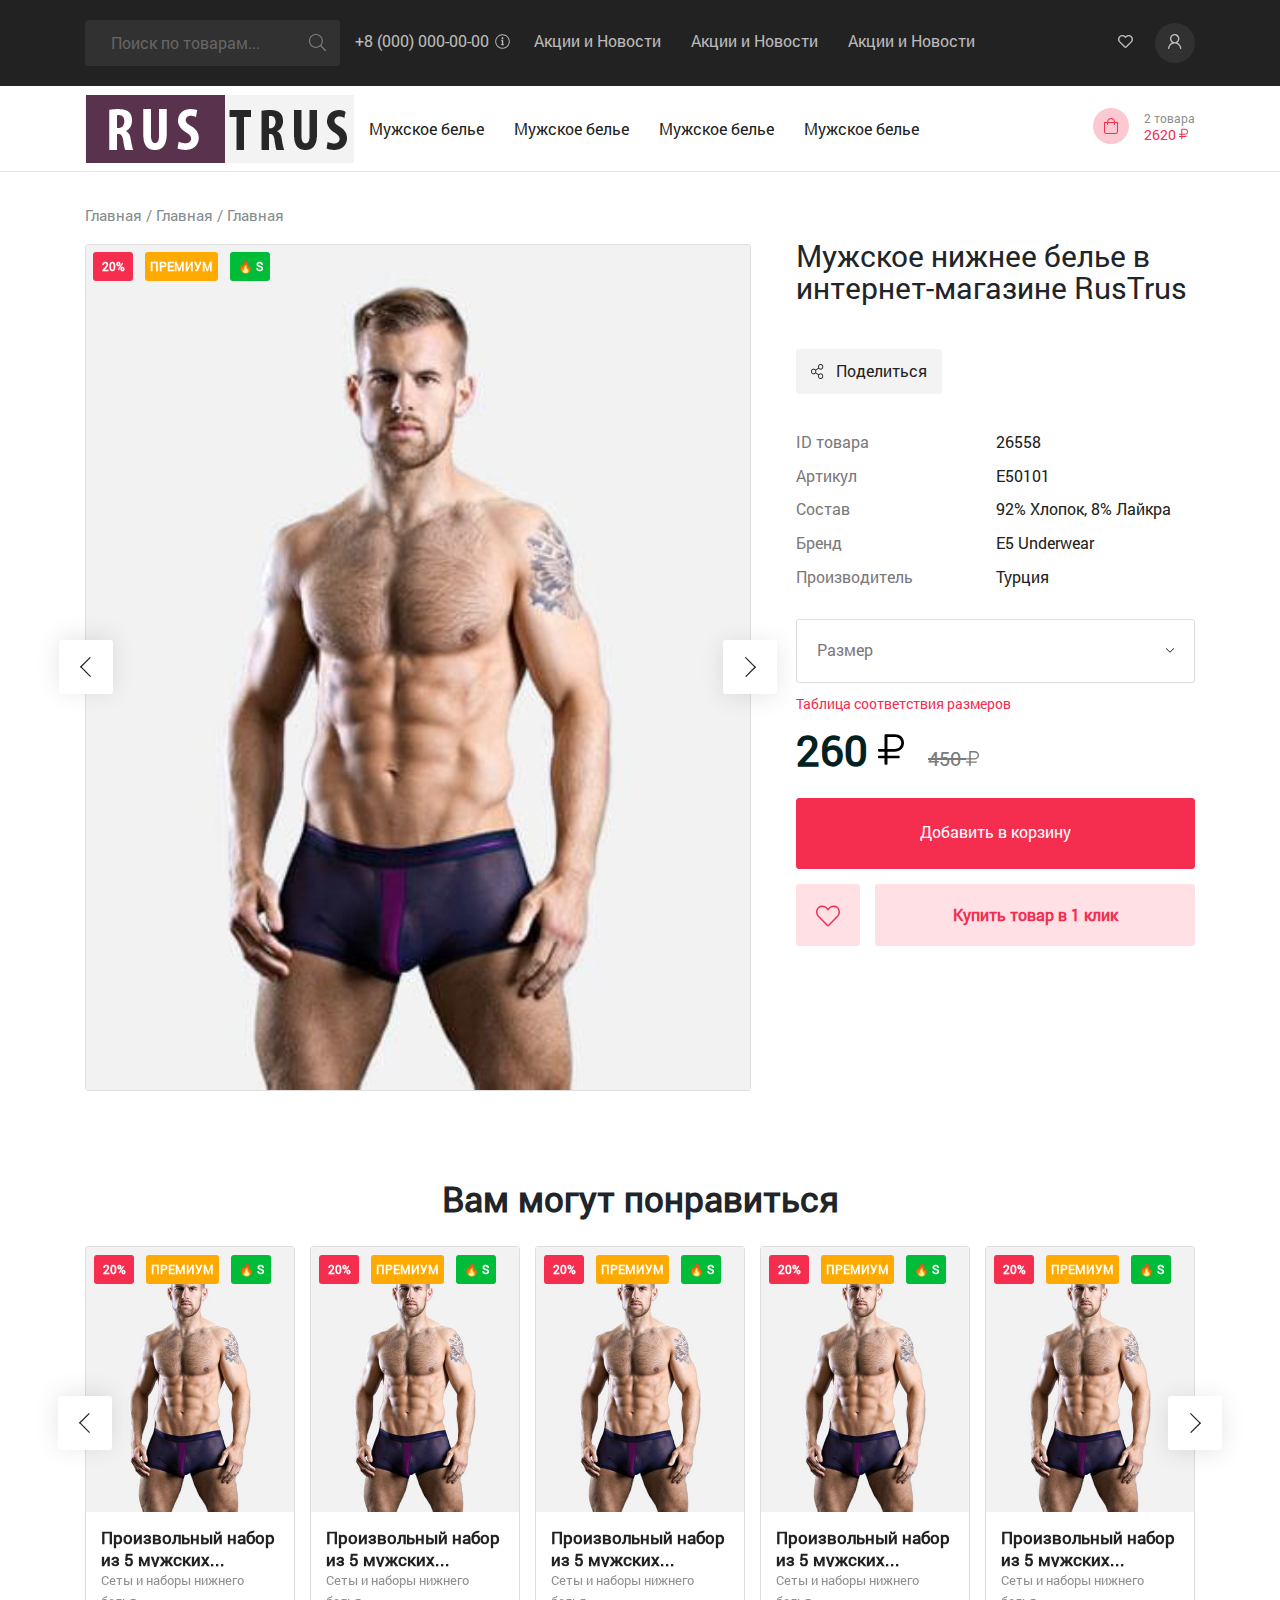
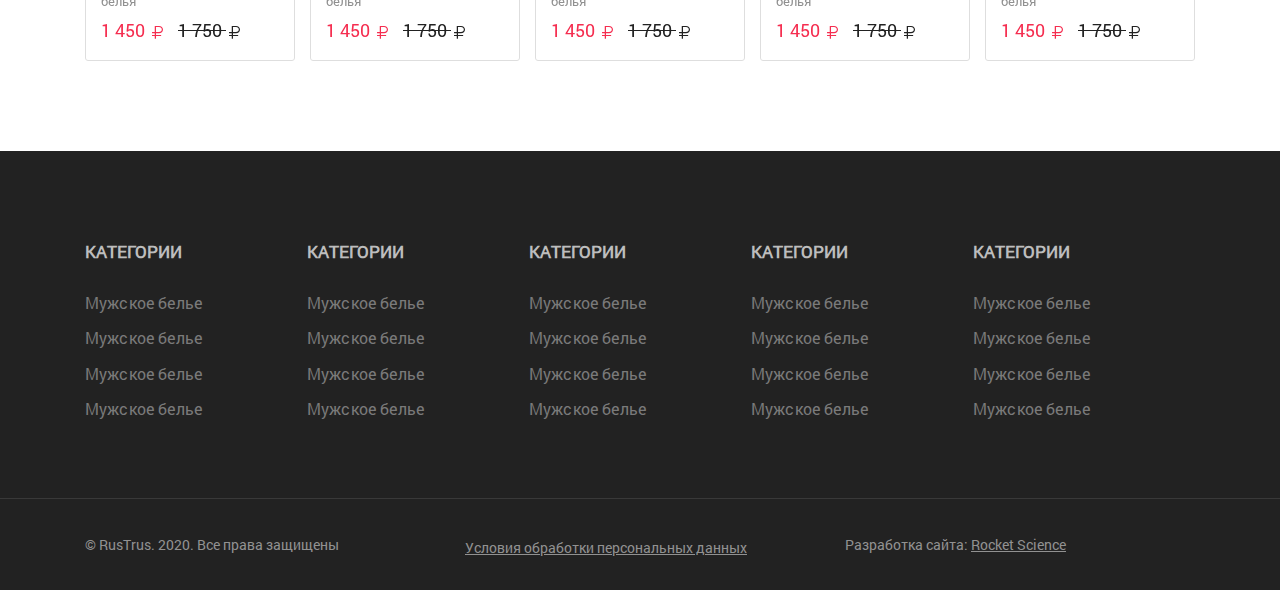
==== card.html @ 1d0ab534 "Initial commit" ====
<!DOCTYPE html>
<html lang="ru">

<head>

	<meta charset="utf-8">

	<title>Заголовок</title>
	<meta name="description" content="">

	<link rel="shortcut icon" href="img/favicon/favicon.ico" type="image/x-icon">

	<meta http-equiv="X-UA-Compatible" content="IE=edge">
	<meta name="viewport" content="width=device-width">

	<link type="text/css" rel="stylesheet" href="libs/magnific-popup/magnific-popup.css">
	<link type="text/css" rel="stylesheet" href="libs/OwlCarousel2-2.3.4/css/owl.carousel.min.css">
	<link type="text/css" rel="stylesheet" href="libs/OwlCarousel2-2.3.4/css/owl.theme.default.min.css">
	<link type="text/css" rel="stylesheet" href="libs/bootstrap4.3.1/css/bootstrap-reboot.min.css"><!--bootstrap-->
	<link type="text/css" rel="stylesheet" href="libs/bootstrap4.3.1/css/bootstrap-grid.min.css"><!--bootstrap-->
	
	<link type="text/css" rel="stylesheet" href="css/fonts.css">
	<link type="text/css" rel="stylesheet" href="css/main.css">
	<link type="text/css" rel="stylesheet" href="css/media.css">

</head>

<body>
	<div class="content-main">
		<header class="header">
			<div class="header-top">
				<div class="container">
					<div class="row">
						<div class="col-12">
							<div class="header-top-row flex-bl align-items-center">
								<div class="header-top-row__search-tel flex-bl align-items-center justify-content--space-between">
									<form class="header-top-row__search">
										<div class="header-top-row__search-bl flex-bl">
											<input class="header-top-row__search-input transition-03s" type="text" placeholder="Поиск по товарам...">
											<button class="header-top-row__search-button" type="submit"><svg aria-hidden="true" focusable="false" data-prefix="fal" data-icon="search" role="img" xmlns="http://www.w3.org/2000/svg" viewBox="0 0 512 512"><path fill="currentColor" d="M508.5 481.6l-129-129c-2.3-2.3-5.3-3.5-8.5-3.5h-10.3C395 312 416 262.5 416 208 416 93.1 322.9 0 208 0S0 93.1 0 208s93.1 208 208 208c54.5 0 104-21 141.1-55.2V371c0 3.2 1.3 6.2 3.5 8.5l129 129c4.7 4.7 12.3 4.7 17 0l9.9-9.9c4.7-4.7 4.7-12.3 0-17zM208 384c-97.3 0-176-78.7-176-176S110.7 32 208 32s176 78.7 176 176-78.7 176-176 176z"></path></svg></button>
										</div>
									</form>
									<a class="header-top-row__tel transition-03s" href="tel:+80000000000">+8 (000) 000-00-00<svg xmlns="http://www.w3.org/2000/svg" viewBox="0 0 512 512" class="transition-03s"><path d="M256 40c118.621 0 216 96.075 216 216 0 119.291-96.61 216-216 216-119.244 0-216-96.562-216-216 0-119.203 96.602-216 216-216m0-32C119.043 8 8 119.083 8 256c0 136.997 111.043 248 248 248s248-111.003 248-248C504 119.083 392.957 8 256 8zm-36 344h12V232h-12c-6.627 0-12-5.373-12-12v-8c0-6.627 5.373-12 12-12h48c6.627 0 12 5.373 12 12v140h12c6.627 0 12 5.373 12 12v8c0 6.627-5.373 12-12 12h-72c-6.627 0-12-5.373-12-12v-8c0-6.627 5.373-12 12-12zm36-240c-17.673 0-32 14.327-32 32s14.327 32 32 32 32-14.327 32-32-14.327-32-32-32z"></path></svg></a>
								</div>
								<nav class="header-top-row__menu">
									<ul class="flex-bl menu-mob-top">
										<li><a href="#">Акции и Новости</a></li>
										<li><a href="#">Акции и Новости</a></li>
										<li><a href="#">Акции и Новости</a></li>
									</ul>
								</nav>
								<div class="header-top-row__user flex-bl justify-content--space-between">
									<div class="header-top-row__heart"><svg aria-hidden="true" focusable="false" data-prefix="far" data-icon="heart" role="img" xmlns="http://www.w3.org/2000/svg" viewBox="0 0 512 512" data-fa-i2svg=""><path fill="currentColor" d="M458.4 64.3C400.6 15.7 311.3 23 256 79.3 200.7 23 111.4 15.6 53.6 64.3-21.6 127.6-10.6 230.8 43 285.5l175.4 178.7c10 10.2 23.4 15.9 37.6 15.9 14.3 0 27.6-5.6 37.6-15.8L469 285.6c53.5-54.7 64.7-157.9-10.6-221.3zm-23.6 187.5L259.4 430.5c-2.4 2.4-4.4 2.4-6.8 0L77.2 251.8c-36.5-37.2-43.9-107.6 7.3-150.7 38.9-32.7 98.9-27.8 136.5 10.5l35 35.7 35-35.7c37.8-38.5 97.8-43.2 136.5-10.6 51.1 43.1 43.5 113.9 7.3 150.8z"></path></svg></div>
									<div class="header-top-row__user-bl">
										<div class="header-top-row__user-svg"><svg xmlns="http://www.w3.org/2000/svg" viewBox="0 0 14 15" fill="none"><path d="M6.77284 0C6.94159 0.0168365 7.11188 0.0290812 7.28062 0.0489789C8.02312 0.142345 8.70271 0.405607 9.31174 0.835703C10.3641 1.57957 11.0376 2.58517 11.2661 3.85097C11.576 5.55605 11.1066 7.03613 9.86554 8.2606C9.72134 8.40294 9.55412 8.52233 9.39765 8.65396C9.37463 8.67386 9.35009 8.6907 9.31787 8.71672C9.35162 8.73508 9.37617 8.75039 9.40225 8.76263C10.1401 9.09783 10.7906 9.55701 11.3597 10.131C11.8813 10.659 12.3047 11.259 12.6299 11.9248C12.9398 12.56 13.1454 13.2274 13.2574 13.9253C13.2743 14.0325 13.3157 14.135 13.3279 14.2406C13.374 14.6248 13.1208 14.9447 12.7373 14.9952C12.3998 15.0396 12.0608 14.7702 12.0148 14.4319C11.8322 13.0988 11.3076 11.931 10.3166 10.9973C9.5127 10.2397 8.56618 9.76364 7.46931 9.59987C4.83224 9.2065 2.51272 10.7646 1.65978 13.0452C1.52017 13.4187 1.4266 13.8044 1.36523 14.1993C1.33455 14.3967 1.31461 14.6018 1.17041 14.7656C1.00166 14.9585 0.731661 15.0457 0.489277 14.9722C0.226951 14.8927 0.0428616 14.6738 0.00911195 14.4166C-0.0123651 14.2575 0.00297571 14.109 0.0674068 13.9605C0.101156 13.8825 0.104225 13.7922 0.119565 13.708C0.289848 12.7927 0.627344 11.9447 1.13819 11.1672C1.63523 10.4126 2.25193 9.77282 3.01129 9.27997C3.3043 9.08865 3.62186 8.93406 3.92867 8.76416C3.95475 8.74886 3.98236 8.73661 4.01918 8.71672C3.9839 8.68917 3.95628 8.66774 3.92714 8.64631C2.94686 7.91469 2.32863 6.95041 2.07551 5.75655C1.62909 3.6275 2.6784 1.45559 4.62974 0.482136C5.20349 0.195916 5.81405 0.041326 6.45683 0.0137753C6.49518 0.0122447 6.53353 0.00459177 6.57188 0C6.63938 0 6.70688 0 6.77284 0ZM6.68387 8.19479C6.82654 8.18254 6.98301 8.17795 7.13795 8.15499C7.95255 8.03101 8.63521 7.65908 9.17827 7.03919C9.71367 6.42695 9.9898 5.7091 10.0235 4.89942C10.0466 4.32698 9.92844 3.78056 9.67531 3.26628C9.30713 2.51629 8.7426 1.96069 7.97096 1.63773C6.92012 1.19998 5.89075 1.27039 4.92429 1.87497C3.92867 2.49792 3.40248 3.4224 3.32425 4.58718C3.26902 5.4137 3.49913 6.17134 4.00077 6.83562C4.6681 7.71571 5.56553 8.15958 6.68387 8.19479Z" fill="currentColor"></path></svg></div>
										<div class="header-top-row__inf">
											<h3>Войдите или зарегистрируйтесь, для полного доступа к сайту</h3>
											<div class="header-top-row__inf-link">
												<a class="header-top-row__inf-login" href="#">Войти</a>
												<a href="#">Зарегистрироваться</a>
											</div>
										</div>
									</div>
								</div>
							</div>
						</div>
					</div>
				</div>
			</div>
			<div class="header-main">
				<div class="container">
					<div class="row">
						<div class="col-12">
							<div class="header-main-row flex-bl align-items-center">
								<div class="header-main__img">
									<div class="mobile-menu-botton">
										<div class="mobile-menu-botton__line"></div>
										<div class="mobile-menu-botton__line"></div>
										<div class="mobile-menu-botton__line"></div>
									</div>
									<a href="#"><img src="img/logo.png" alt="logo"></a>
								</div>
								<nav class="header-main__menu">
									<ul class="flex-bl align-items-center header-main__menu-mobil">
										<li class="flex-bl align-items-center header-main__menu-lvl2-row">
											<a href="#">Мужское белье</a>
											<div class="header-main__menu-lvl2 flex-bl">
												<div class="header-main__menu-lvl2-col">
													<h4>Категории</h4>
													<ul class="flex-bl">
														<li><a href="#">Мужское белье</a></li>
														<li><a href="#">Мужское белье</a></li>
														<li><a href="#">Мужское белье</a></li>
														<li><a href="#">Мужское белье</a></li>
														<li><a class="header-menu-popup--active" href="#header-menu-popup">Смотреть все</a></li>
													</ul>
												</div>
												<div class="header-main__menu-lvl2-col">
													<h4>Категории</h4>
													<ul class="flex-bl">
														<li><a href="#">Мужское белье</a></li>
														<li><a href="#">Мужское белье</a></li>
														<li><a href="#">Мужское белье</a></li>
														<li><a href="#">Мужское белье</a></li>
														<li><a href="#">Мужское белье</a></li>
													</ul>
												</div>
												<div class="header-main__menu-lvl2-col">
													<h4>Категории</h4>
													<ul class="flex-bl">
														<li><a href="#">Мужское белье</a></li>
														<li><a href="#">Мужское белье</a></li>
														<li><a href="#">Мужское белье</a></li>
														<li><a href="#">Мужское белье</a></li>
														<li><a href="#">Мужское белье</a></li>
													</ul>
												</div>
											</div>
										</li>
										<li class="flex-bl align-items-center"><a href="#">Мужское белье</a></li>
										<li class="flex-bl align-items-center"><a href="#">Мужское белье</a></li>
										<li class="flex-bl align-items-center"><a href="#">Мужское белье</a></li>
									</ul>
								</nav>
								<div class="header-main__cart-bl-mobile">
									<div class="header-main__cart-bl flex-bl align-items-center">
									<div class="header-main__cart header-main__cart--add flex-bl align-items-center">
										<div class="header-main__cart-svg"><svg aria-hidden="true" focusable="false" data-prefix="fal" data-icon="shopping-bag" role="img" xmlns="http://www.w3.org/2000/svg" viewBox="0 0 448 512" data-fa-i2svg=""><path fill="currentColor" d="M352 128C352 57.421 294.579 0 224 0 153.42 0 96 57.421 96 128H0v304c0 44.183 35.817 80 80 80h288c44.183 0 80-35.817 80-80V128h-96zM224 32c52.935 0 96 43.065 96 96H128c0-52.935 43.065-96 96-96zm192 400c0 26.467-21.533 48-48 48H80c-26.467 0-48-21.533-48-48V160h64v48c0 8.837 7.164 16 16 16s16-7.163 16-16v-48h192v48c0 8.837 7.163 16 16 16s16-7.163 16-16v-48h64v272z"></path></svg></div>
										<div class="header-main__text-bl">
											<div class="header-main__text-bl-quantity">2 товара</div>
											<div class="header-main__text-bl-price">2620 <svg aria-hidden="true" focusable="false" data-prefix="fal" data-icon="ruble-sign" role="img" xmlns="http://www.w3.org/2000/svg" viewBox="0 0 384 512" data-fa-i2svg=""><path fill="currentColor" d="M245.712 287.809c80.296 0 138.288-50.323 138.288-128.803C384 81.125 326.009 32 245.712 32H108c-6.627 0-12 5.373-12 12v204H12c-6.627 0-12 5.373-12 12v16c0 6.627 5.373 12 12 12h84v58H12c-6.627 0-12 5.373-12 12v14c0 6.627 5.373 12 12 12h84v84c0 6.627 5.373 12 12 12h19.971c6.627 0 12-5.373 12-12v-84H308c6.627 0 12-5.373 12-12v-14c0-6.627-5.373-12-12-12H139.971v-58.191h105.741zM139.971 71.594h104.643c59.266 0 98.14 31.979 98.14 87.215 0 55.818-38.873 88.96-98.777 88.96H139.971V71.594z"></path></svg></div>
										</div>
										<div class="header-main__text">Корзина</div>
										<div class="header-main__cart-info">
											<div class="header-main__cart-info--add">
												<div class="header-cart__header">2 товара в корзине</div>
												<div class="header-cart__item flex-bl">
													<div class="header-cart__img"><img src="img/doreance.jpg" alt="doreance"></div>
													<div class="header-cart__text">
														<a class="header-cart__name" href="#">Трусы мужские боксеры синие SO HOT JOHN FRANK с принтом перцев чили</a>
														<div class="header-cart__size">Боксеры, L</div>
														<div class="header-cart__price">690 <svg aria-hidden="true" focusable="false" data-prefix="fal" data-icon="ruble-sign" role="img" xmlns="http://www.w3.org/2000/svg" viewBox="0 0 384 512" data-fa-i2svg=""><path fill="currentColor" d="M245.712 287.809c80.296 0 138.288-50.323 138.288-128.803C384 81.125 326.009 32 245.712 32H108c-6.627 0-12 5.373-12 12v204H12c-6.627 0-12 5.373-12 12v16c0 6.627 5.373 12 12 12h84v58H12c-6.627 0-12 5.373-12 12v14c0 6.627 5.373 12 12 12h84v84c0 6.627 5.373 12 12 12h19.971c6.627 0 12-5.373 12-12v-84H308c6.627 0 12-5.373 12-12v-14c0-6.627-5.373-12-12-12H139.971v-58.191h105.741zM139.971 71.594h104.643c59.266 0 98.14 31.979 98.14 87.215 0 55.818-38.873 88.96-98.777 88.96H139.971V71.594z"></path></svg></div>
													</div>
													<div class="header-cart__quantity">1 шт.</div>
													<div class="header-cart__delete"></div>
												</div>
												<div class="header-cart__item header-cart__item--last flex-bl">
													<div class="header-cart__img"><img src="img/doreance.jpg" alt="doreance"></div>
													<div class="header-cart__text">
														<a class="header-cart__name" href="#">Трусы мужские боксеры синие SO HOT JOHN FRANK с принтом перцев чили</a>
														<div class="header-cart__size">Боксеры, L</div>
														<div class="header-cart__price">690 <svg aria-hidden="true" focusable="false" data-prefix="fal" data-icon="ruble-sign" role="img" xmlns="http://www.w3.org/2000/svg" viewBox="0 0 384 512" data-fa-i2svg=""><path fill="currentColor" d="M245.712 287.809c80.296 0 138.288-50.323 138.288-128.803C384 81.125 326.009 32 245.712 32H108c-6.627 0-12 5.373-12 12v204H12c-6.627 0-12 5.373-12 12v16c0 6.627 5.373 12 12 12h84v58H12c-6.627 0-12 5.373-12 12v14c0 6.627 5.373 12 12 12h84v84c0 6.627 5.373 12 12 12h19.971c6.627 0 12-5.373 12-12v-84H308c6.627 0 12-5.373 12-12v-14c0-6.627-5.373-12-12-12H139.971v-58.191h105.741zM139.971 71.594h104.643c59.266 0 98.14 31.979 98.14 87.215 0 55.818-38.873 88.96-98.777 88.96H139.971V71.594z"></path></svg></div>
													</div>
													<div class="header-cart__quantity">1 шт.</div>
													<div class="header-cart__delete"></div>
												</div>
												<div class="header-cart__button-row flex-bl align-items-center justify-content--space-between">
													<div class="header-cart__button-col-text">
														<div>К оплате:</div>
														<div class="header-cart__button-price">2330 <svg aria-hidden="true" focusable="false" data-prefix="fal" data-icon="ruble-sign" role="img" xmlns="http://www.w3.org/2000/svg" viewBox="0 0 384 512" data-fa-i2svg=""><path fill="currentColor" d="M245.712 287.809c80.296 0 138.288-50.323 138.288-128.803C384 81.125 326.009 32 245.712 32H108c-6.627 0-12 5.373-12 12v204H12c-6.627 0-12 5.373-12 12v16c0 6.627 5.373 12 12 12h84v58H12c-6.627 0-12 5.373-12 12v14c0 6.627 5.373 12 12 12h84v84c0 6.627 5.373 12 12 12h19.971c6.627 0 12-5.373 12-12v-84H308c6.627 0 12-5.373 12-12v-14c0-6.627-5.373-12-12-12H139.971v-58.191h105.741zM139.971 71.594h104.643c59.266 0 98.14 31.979 98.14 87.215 0 55.818-38.873 88.96-98.777 88.96H139.971V71.594z"></path></svg></div>
													</div>
													<a class="header-cart__button-link" href="#">Перейти в корзину</a>
												</div>
											</div>
											<div class="header-main__cart-info--no">
												<div class="header-main__cart-quantity">0</div>
												<div class="header-main__cart-text">В корзине нет товаров</div>
												<a class="header-main__cart-category" href="#">Перейти в каталог</a>
											</div>
										</div>
									</div>
								</div>
								</div>
							</div>
						</div>
					</div>
				</div>
			</div>
			<div class="hidden">
				<div id="header-menu-popup">
					<div class="header-menu-popup__bl">
						<h3>Все бренды</h3>
						<nav class="header-menu-popup__row flex-bl justify-content--space-between">
							<ul class="header-menu-popup__col">
								<li><a href="#">Addicted</a></li>
								<li><a href="#">Addicted</a></li>
								<li><a href="#">Addicted</a></li>
								<li><a href="#">Addicted</a></li>
							</ul>
							<ul class="header-menu-popup__col">
								<li><a href="#">Addicted</a></li>
								<li><a href="#">Addicted</a></li>
								<li><a href="#">Addicted</a></li>
								<li><a href="#">Addicted</a></li>
							</ul>
							<ul class="header-menu-popup__col">
								<li><a href="#">Addicted</a></li>
								<li><a href="#">Addicted</a></li>
								<li><a href="#">Addicted</a></li>
								<li><a href="#">Addicted</a></li>
							</ul>
							<ul class="header-menu-popup__col">
								<li><a href="#">Addicted</a></li>
								<li><a href="#">Addicted</a></li>
								<li><a href="#">Addicted</a></li>
								<li><a href="#">Addicted</a></li>
							</ul>
						</nav>
					</div>
				</div>
			</div>
		</header>
		
		<main class="content content-main-t">
			<div class="container">
				<div class="row">
					<div class="col-12">
						<div class="breadcrumbs">
							<ul>
								<li><a href="#">Главная</a></li>
								<li><a href="#">Главная</a></li>
								<li><a href="#">Главная</a></li>
							</ul>
						</div>
						<section class="page-card">
							<header class="page-home__header"><h1>Мужское нижнее белье в интернет-магазине RusTrus</h1></header>
							<div class="content-card__row flex-bl">
								<div class="page-card__img-left">
									<div class="latest-products__prem-bl">
										<div class="latest-products__prem">20%</div>
										<div class="latest-products__prem latest-products__prem--yellow">Премиум</div>
										<div class="latest-products__prem latest-products__prem--green">🔥 s</div>
									</div>
									<div class="page-card__img">
										<div class="page-card__carrousel carr-prev-next owl-theme owl-carousel">
											<div class="page-card__slid img-center"><img src="img/doreance.jpg" alt="cart"></div>
											<div class="page-card__slid img-center"><img src="img/cart.jpg" alt="cart"></div>
											<div class="page-card__slid img-center"><img src="img/tr.png" alt="cart"></div>
										</div>
									</div>
								</div>
								<div class="page-card__info-bl">
									<div class="page-card__info-share"><a href="#">Поделиться</a></div>
									<div class="page-card__info-product-bl">
										<div class="page-card__info-product-row flex-bl align-items-center">
											<div class="page-card__info-product-name">ID товара</div>
											<div>26558</div>
										</div>
										<div class="page-card__info-product-row flex-bl align-items-center">
											<div class="page-card__info-product-name">Артикул</div>
											<div>E50101</div>
										</div>
										<div class="page-card__info-product-row flex-bl align-items-center">
											<div class="page-card__info-product-name">Состав</div>
											<div>92% Хлопок, 8% Лайкра</div>
										</div>
										<div class="page-card__info-product-row flex-bl align-items-center">
											<div class="page-card__info-product-name">Бренд</div>
											<div>E5 Underwear</div>
										</div>
										<div class="page-card__info-product-row flex-bl align-items-center">
											<div class="page-card__info-product-name">Производитель</div>
											<div>Турция</div>
										</div>
									</div>
									<div class="page-card__size-bl">
										<div class="page-card__size-row">
											<div class="page-card__size-in">Размер</div>
											<div class="page-card__size-grup">
												<div>x</div>
												<div>m</div>
												<div>l</div>
												<div>xl</div>
												<div>xxl</div>
											</div>
										</div>
									</div>
									<a class="page-card__popup-info" href="#page-card__popup-info">Таблица соответствия размеров</a>
									<div class="hidden">
										<div id="page-card__popup-info">
											<div class="page-card__popup-info-act">
												<h3>Таблица соответствий размеров</h3>
												<h4>Как определить свой размер?</h4>
												<p>Вам понадобится провести измерения с помощью сантиметровой ленты.</p>
												<p>Обхват груди. Обмотайте вокруг груди сантиметр так, чтобы он прошел через все выступающие точки.Для получения точного результата повторите процедуру измерения повторно.</p>
												<p>Обхват талии у мужчин измеряется по линии, по которой будет проходить резинка трусов.</p>
												<p>Обхват бедер. Измеряется примерно на 15-18 сантиметров ниже уровня талии по самым выступающим точкам ягодиц.</p>
											</div>
										</div>
									</div>
									<div class="page-card__price-bl">
										<div class="page-card__price-nam">260 <img class="rub" src="img/rub.svg" alt="rub"></div>
										<div class="page-card__price-through">450 <img class="rub" src="img/rub-silver.svg" alt="rub silver"></div>
									</div>
									<div class="page-card__button-add">
										<button>Добавить в корзину</button>
									</div>
									<div class="page-card__buy-in-1click-bl flex-bl">
										<a class="page-card__buy-in-1click-heart" href="#"><svg aria-hidden="true" focusable="false" data-prefix="fal" data-icon="heart" role="img" xmlns="http://www.w3.org/2000/svg" viewBox="0 0 512 512" data-fa-i2svg=""><path fill="currentColor" d="M462.3 62.7c-54.5-46.4-136-38.7-186.6 13.5L256 96.6l-19.7-20.3C195.5 34.1 113.2 8.7 49.7 62.7c-62.8 53.6-66.1 149.8-9.9 207.8l193.5 199.8c6.2 6.4 14.4 9.7 22.6 9.7 8.2 0 16.4-3.2 22.6-9.7L472 270.5c56.4-58 53.1-154.2-9.7-207.8zm-13.1 185.6L256.4 448.1 62.8 248.3c-38.4-39.6-46.4-115.1 7.7-161.2 54.8-46.8 119.2-12.9 142.8 11.5l42.7 44.1 42.7-44.1c23.2-24 88.2-58 142.8-11.5 54 46 46.1 121.5 7.7 161.2z"></path></svg></a>
										<a class="page-card__buy-in-1click" href="#page-card__buy-in-1click">Купить товар в 1 клик</a>
										<div class="hidden">
											<div id="page-card__buy-in-1click" class="page-card__buy-in-1click-form">
												<h3>Купить товар в 1 клик</h3>
												<form>
													<div class="page-card__size-bl">
														<div class="page-card__size-row">
															<div class="page-card__size-in">Размер</div>
															<div class="page-card__size-grup">
																<div>x</div>
																<div>m</div>
																<div>l</div>
																<div>xl</div>
																<div>xxl</div>
															</div>
														</div>
													</div>
													<input type="text" name="" placeholder="Имя — Обязательно">
													<input type="tel" name="" placeholder="Телефон — Обязательно">
													<input type="email" name="" placeholder="Email — Обязательно">
													<div class="page-card__buy-in-1click-form-checkbox flex-bl">
														<input type="checkbox" name=""><p>Я согласен с условиями обработки <a href="#">персональных данных</a></p>
													</div>
													<div class="page-card__button-add">
														<button>Оформить заявку</button>
													</div>
												</form>
											</div>
										</div>
									</div>
								</div>
							</div>
						</section>
					</div>
				</div>
			</div>
		</main>
		<section class="section-latest-products section-latest-products-cart">
			<div class="container">
				<div class="row">
					<div class="col-12">
						<header class="hom-header"><h2>Вам могут понравиться</h2></header>
						<div class="latest-products__carrousel carr-prev-next owl-theme owl-carousel">
							<a class="latest-products__cart" href="#">
								<div class="latest-products__prem-bl">
									<div class="latest-products__prem">20%</div>
									<div class="latest-products__prem latest-products__prem--yellow">Премиум</div>
									<div class="latest-products__prem latest-products__prem--green">🔥 s</div>
								</div>
								<div class="latest-products__img img-center">
									<img src="img/doreance.jpg" alt="doreance">
									<div class="latest-products__cart-add-bl-n">
										<div class="latest-products__cart-add transition-03s">
										В корзину
										</div>
										<div class="latest-products__cart-add-bl-n-size">
											<div>x</div>
											<div>m</div>
											<div>l</div>
											<div>xl</div>
											<div>xxl</div>
										</div>
										<div class="latest-products__cart-add-bl-n-akt">Товар в корзине</div>
									</div>
								</div>
								<div class="latest-products__text">
									<h4>Произвольный набор из 5 мужских семейных трусов премиум качества Doreanse 1525</h4>
									<p>Сеты и наборы нижнего белья</p>
									<div class="latest-products__price latest-products__price-red">1 450 <svg aria-hidden="true" focusable="false" data-prefix="fal" data-icon="ruble-sign" role="img" xmlns="http://www.w3.org/2000/svg" viewBox="0 0 384 512" data-fa-i2svg=""><path fill="currentColor" d="M245.712 287.809c80.296 0 138.288-50.323 138.288-128.803C384 81.125 326.009 32 245.712 32H108c-6.627 0-12 5.373-12 12v204H12c-6.627 0-12 5.373-12 12v16c0 6.627 5.373 12 12 12h84v58H12c-6.627 0-12 5.373-12 12v14c0 6.627 5.373 12 12 12h84v84c0 6.627 5.373 12 12 12h19.971c6.627 0 12-5.373 12-12v-84H308c6.627 0 12-5.373 12-12v-14c0-6.627-5.373-12-12-12H139.971v-58.191h105.741zM139.971 71.594h104.643c59.266 0 98.14 31.979 98.14 87.215 0 55.818-38.873 88.96-98.777 88.96H139.971V71.594z"></path></svg><div class="latest-products__price--through">1 750 <svg aria-hidden="true" focusable="false" data-prefix="fal" data-icon="ruble-sign" role="img" xmlns="http://www.w3.org/2000/svg" viewBox="0 0 384 512" data-fa-i2svg=""><path fill="currentColor" d="M245.712 287.809c80.296 0 138.288-50.323 138.288-128.803C384 81.125 326.009 32 245.712 32H108c-6.627 0-12 5.373-12 12v204H12c-6.627 0-12 5.373-12 12v16c0 6.627 5.373 12 12 12h84v58H12c-6.627 0-12 5.373-12 12v14c0 6.627 5.373 12 12 12h84v84c0 6.627 5.373 12 12 12h19.971c6.627 0 12-5.373 12-12v-84H308c6.627 0 12-5.373 12-12v-14c0-6.627-5.373-12-12-12H139.971v-58.191h105.741zM139.971 71.594h104.643c59.266 0 98.14 31.979 98.14 87.215 0 55.818-38.873 88.96-98.777 88.96H139.971V71.594z"></path></svg></div></div>
								</div>
							</a>
							<a class="latest-products__cart" href="#">
								<div class="latest-products__prem-bl">
									<div class="latest-products__prem">20%</div>
									<div class="latest-products__prem latest-products__prem--yellow">Премиум</div>
									<div class="latest-products__prem latest-products__prem--green">🔥 s</div>
								</div>
								<div class="latest-products__img img-center">
									<img src="img/doreance.jpg" alt="doreance">
									<div class="latest-products__cart-add-bl-n">
										<div class="latest-products__cart-add transition-03s">
										В корзину
										</div>
										<div class="latest-products__cart-add-bl-n-size">
											<div>x</div>
											<div>m</div>
											<div>l</div>
											<div>xl</div>
											<div>xxl</div>
										</div>
										<div class="latest-products__cart-add-bl-n-akt">Товар в корзине</div>
									</div>
								</div>
								<div class="latest-products__text">
									<h4>Произвольный набор из 5 мужских семейных трусов премиум качества Doreanse 1525</h4>
									<p>Сеты и наборы нижнего белья</p>
									<div class="latest-products__price latest-products__price-red">1 450 <svg aria-hidden="true" focusable="false" data-prefix="fal" data-icon="ruble-sign" role="img" xmlns="http://www.w3.org/2000/svg" viewBox="0 0 384 512" data-fa-i2svg=""><path fill="currentColor" d="M245.712 287.809c80.296 0 138.288-50.323 138.288-128.803C384 81.125 326.009 32 245.712 32H108c-6.627 0-12 5.373-12 12v204H12c-6.627 0-12 5.373-12 12v16c0 6.627 5.373 12 12 12h84v58H12c-6.627 0-12 5.373-12 12v14c0 6.627 5.373 12 12 12h84v84c0 6.627 5.373 12 12 12h19.971c6.627 0 12-5.373 12-12v-84H308c6.627 0 12-5.373 12-12v-14c0-6.627-5.373-12-12-12H139.971v-58.191h105.741zM139.971 71.594h104.643c59.266 0 98.14 31.979 98.14 87.215 0 55.818-38.873 88.96-98.777 88.96H139.971V71.594z"></path></svg><div class="latest-products__price--through">1 750 <svg aria-hidden="true" focusable="false" data-prefix="fal" data-icon="ruble-sign" role="img" xmlns="http://www.w3.org/2000/svg" viewBox="0 0 384 512" data-fa-i2svg=""><path fill="currentColor" d="M245.712 287.809c80.296 0 138.288-50.323 138.288-128.803C384 81.125 326.009 32 245.712 32H108c-6.627 0-12 5.373-12 12v204H12c-6.627 0-12 5.373-12 12v16c0 6.627 5.373 12 12 12h84v58H12c-6.627 0-12 5.373-12 12v14c0 6.627 5.373 12 12 12h84v84c0 6.627 5.373 12 12 12h19.971c6.627 0 12-5.373 12-12v-84H308c6.627 0 12-5.373 12-12v-14c0-6.627-5.373-12-12-12H139.971v-58.191h105.741zM139.971 71.594h104.643c59.266 0 98.14 31.979 98.14 87.215 0 55.818-38.873 88.96-98.777 88.96H139.971V71.594z"></path></svg></div></div>
								</div>
							</a>
							<a class="latest-products__cart" href="#">
								<div class="latest-products__prem-bl">
									<div class="latest-products__prem">20%</div>
									<div class="latest-products__prem latest-products__prem--yellow">Премиум</div>
									<div class="latest-products__prem latest-products__prem--green">🔥 s</div>
								</div>
								<div class="latest-products__img img-center">
									<img src="img/doreance.jpg" alt="doreance">
									<div class="latest-products__cart-add-bl-n">
										<div class="latest-products__cart-add transition-03s">
										В корзину
										</div>
										<div class="latest-products__cart-add-bl-n-size">
											<div>x</div>
											<div>m</div>
											<div>l</div>
											<div>xl</div>
											<div>xxl</div>
										</div>
										<div class="latest-products__cart-add-bl-n-akt">Товар в корзине</div>
									</div>
								</div>
								<div class="latest-products__text">
									<h4>Произвольный набор из 5 мужских семейных трусов премиум качества Doreanse 1525</h4>
									<p>Сеты и наборы нижнего белья</p>
									<div class="latest-products__price latest-products__price-red">1 450 <svg aria-hidden="true" focusable="false" data-prefix="fal" data-icon="ruble-sign" role="img" xmlns="http://www.w3.org/2000/svg" viewBox="0 0 384 512" data-fa-i2svg=""><path fill="currentColor" d="M245.712 287.809c80.296 0 138.288-50.323 138.288-128.803C384 81.125 326.009 32 245.712 32H108c-6.627 0-12 5.373-12 12v204H12c-6.627 0-12 5.373-12 12v16c0 6.627 5.373 12 12 12h84v58H12c-6.627 0-12 5.373-12 12v14c0 6.627 5.373 12 12 12h84v84c0 6.627 5.373 12 12 12h19.971c6.627 0 12-5.373 12-12v-84H308c6.627 0 12-5.373 12-12v-14c0-6.627-5.373-12-12-12H139.971v-58.191h105.741zM139.971 71.594h104.643c59.266 0 98.14 31.979 98.14 87.215 0 55.818-38.873 88.96-98.777 88.96H139.971V71.594z"></path></svg><div class="latest-products__price--through">1 750 <svg aria-hidden="true" focusable="false" data-prefix="fal" data-icon="ruble-sign" role="img" xmlns="http://www.w3.org/2000/svg" viewBox="0 0 384 512" data-fa-i2svg=""><path fill="currentColor" d="M245.712 287.809c80.296 0 138.288-50.323 138.288-128.803C384 81.125 326.009 32 245.712 32H108c-6.627 0-12 5.373-12 12v204H12c-6.627 0-12 5.373-12 12v16c0 6.627 5.373 12 12 12h84v58H12c-6.627 0-12 5.373-12 12v14c0 6.627 5.373 12 12 12h84v84c0 6.627 5.373 12 12 12h19.971c6.627 0 12-5.373 12-12v-84H308c6.627 0 12-5.373 12-12v-14c0-6.627-5.373-12-12-12H139.971v-58.191h105.741zM139.971 71.594h104.643c59.266 0 98.14 31.979 98.14 87.215 0 55.818-38.873 88.96-98.777 88.96H139.971V71.594z"></path></svg></div></div>
								</div>
							</a>
							<a class="latest-products__cart" href="#">
								<div class="latest-products__prem-bl">
									<div class="latest-products__prem">20%</div>
									<div class="latest-products__prem latest-products__prem--yellow">Премиум</div>
									<div class="latest-products__prem latest-products__prem--green">🔥 s</div>
								</div>
								<div class="latest-products__img img-center">
									<img src="img/doreance.jpg" alt="doreance">
									<div class="latest-products__cart-add-bl-n">
										<div class="latest-products__cart-add transition-03s">
										В корзину
										</div>
										<div class="latest-products__cart-add-bl-n-size">
											<div>x</div>
											<div>m</div>
											<div>l</div>
											<div>xl</div>
											<div>xxl</div>
										</div>
										<div class="latest-products__cart-add-bl-n-akt">Товар в корзине</div>
									</div>
								</div>
								<div class="latest-products__text">
									<h4>Произвольный набор из 5 мужских семейных трусов премиум качества Doreanse 1525</h4>
									<p>Сеты и наборы нижнего белья</p>
									<div class="latest-products__price latest-products__price-red">1 450 <svg aria-hidden="true" focusable="false" data-prefix="fal" data-icon="ruble-sign" role="img" xmlns="http://www.w3.org/2000/svg" viewBox="0 0 384 512" data-fa-i2svg=""><path fill="currentColor" d="M245.712 287.809c80.296 0 138.288-50.323 138.288-128.803C384 81.125 326.009 32 245.712 32H108c-6.627 0-12 5.373-12 12v204H12c-6.627 0-12 5.373-12 12v16c0 6.627 5.373 12 12 12h84v58H12c-6.627 0-12 5.373-12 12v14c0 6.627 5.373 12 12 12h84v84c0 6.627 5.373 12 12 12h19.971c6.627 0 12-5.373 12-12v-84H308c6.627 0 12-5.373 12-12v-14c0-6.627-5.373-12-12-12H139.971v-58.191h105.741zM139.971 71.594h104.643c59.266 0 98.14 31.979 98.14 87.215 0 55.818-38.873 88.96-98.777 88.96H139.971V71.594z"></path></svg><div class="latest-products__price--through">1 750 <svg aria-hidden="true" focusable="false" data-prefix="fal" data-icon="ruble-sign" role="img" xmlns="http://www.w3.org/2000/svg" viewBox="0 0 384 512" data-fa-i2svg=""><path fill="currentColor" d="M245.712 287.809c80.296 0 138.288-50.323 138.288-128.803C384 81.125 326.009 32 245.712 32H108c-6.627 0-12 5.373-12 12v204H12c-6.627 0-12 5.373-12 12v16c0 6.627 5.373 12 12 12h84v58H12c-6.627 0-12 5.373-12 12v14c0 6.627 5.373 12 12 12h84v84c0 6.627 5.373 12 12 12h19.971c6.627 0 12-5.373 12-12v-84H308c6.627 0 12-5.373 12-12v-14c0-6.627-5.373-12-12-12H139.971v-58.191h105.741zM139.971 71.594h104.643c59.266 0 98.14 31.979 98.14 87.215 0 55.818-38.873 88.96-98.777 88.96H139.971V71.594z"></path></svg></div></div>
								</div>
							</a>
							<a class="latest-products__cart" href="#">
								<div class="latest-products__prem-bl">
									<div class="latest-products__prem">20%</div>
									<div class="latest-products__prem latest-products__prem--yellow">Премиум</div>
									<div class="latest-products__prem latest-products__prem--green">🔥 s</div>
								</div>
								<div class="latest-products__img img-center">
									<img src="img/doreance.jpg" alt="doreance">
									<div class="latest-products__cart-add-bl-n">
										<div class="latest-products__cart-add transition-03s">
										В корзину
										</div>
										<div class="latest-products__cart-add-bl-n-size">
											<div>x</div>
											<div>m</div>
											<div>l</div>
											<div>xl</div>
											<div>xxl</div>
										</div>
										<div class="latest-products__cart-add-bl-n-akt">Товар в корзине</div>
									</div>
								</div>
								<div class="latest-products__text">
									<h4>Произвольный набор из 5 мужских семейных трусов премиум качества Doreanse 1525</h4>
									<p>Сеты и наборы нижнего белья</p>
									<div class="latest-products__price latest-products__price-red">1 450 <svg aria-hidden="true" focusable="false" data-prefix="fal" data-icon="ruble-sign" role="img" xmlns="http://www.w3.org/2000/svg" viewBox="0 0 384 512" data-fa-i2svg=""><path fill="currentColor" d="M245.712 287.809c80.296 0 138.288-50.323 138.288-128.803C384 81.125 326.009 32 245.712 32H108c-6.627 0-12 5.373-12 12v204H12c-6.627 0-12 5.373-12 12v16c0 6.627 5.373 12 12 12h84v58H12c-6.627 0-12 5.373-12 12v14c0 6.627 5.373 12 12 12h84v84c0 6.627 5.373 12 12 12h19.971c6.627 0 12-5.373 12-12v-84H308c6.627 0 12-5.373 12-12v-14c0-6.627-5.373-12-12-12H139.971v-58.191h105.741zM139.971 71.594h104.643c59.266 0 98.14 31.979 98.14 87.215 0 55.818-38.873 88.96-98.777 88.96H139.971V71.594z"></path></svg><div class="latest-products__price--through">1 750 <svg aria-hidden="true" focusable="false" data-prefix="fal" data-icon="ruble-sign" role="img" xmlns="http://www.w3.org/2000/svg" viewBox="0 0 384 512" data-fa-i2svg=""><path fill="currentColor" d="M245.712 287.809c80.296 0 138.288-50.323 138.288-128.803C384 81.125 326.009 32 245.712 32H108c-6.627 0-12 5.373-12 12v204H12c-6.627 0-12 5.373-12 12v16c0 6.627 5.373 12 12 12h84v58H12c-6.627 0-12 5.373-12 12v14c0 6.627 5.373 12 12 12h84v84c0 6.627 5.373 12 12 12h19.971c6.627 0 12-5.373 12-12v-84H308c6.627 0 12-5.373 12-12v-14c0-6.627-5.373-12-12-12H139.971v-58.191h105.741zM139.971 71.594h104.643c59.266 0 98.14 31.979 98.14 87.215 0 55.818-38.873 88.96-98.777 88.96H139.971V71.594z"></path></svg></div></div>
								</div>
							</a>
							<a class="latest-products__cart" href="#">
								<div class="latest-products__prem-bl">
									<div class="latest-products__prem">20%</div>
									<div class="latest-products__prem latest-products__prem--yellow">Премиум</div>
									<div class="latest-products__prem latest-products__prem--green">🔥 s</div>
								</div>
								<div class="latest-products__img img-center">
									<img src="img/doreance.jpg" alt="doreance">
									<div class="latest-products__cart-add-bl-n">
										<div class="latest-products__cart-add transition-03s">
										В корзину
										</div>
										<div class="latest-products__cart-add-bl-n-size">
											<div>x</div>
											<div>m</div>
											<div>l</div>
											<div>xl</div>
											<div>xxl</div>
										</div>
										<div class="latest-products__cart-add-bl-n-akt">Товар в корзине</div>
									</div>
								</div>
								<div class="latest-products__text">
									<h4>Произвольный набор из 5 мужских семейных трусов премиум качества Doreanse 1525</h4>
									<p>Сеты и наборы нижнего белья</p>
									<div class="latest-products__price latest-products__price-red">1 450 <svg aria-hidden="true" focusable="false" data-prefix="fal" data-icon="ruble-sign" role="img" xmlns="http://www.w3.org/2000/svg" viewBox="0 0 384 512" data-fa-i2svg=""><path fill="currentColor" d="M245.712 287.809c80.296 0 138.288-50.323 138.288-128.803C384 81.125 326.009 32 245.712 32H108c-6.627 0-12 5.373-12 12v204H12c-6.627 0-12 5.373-12 12v16c0 6.627 5.373 12 12 12h84v58H12c-6.627 0-12 5.373-12 12v14c0 6.627 5.373 12 12 12h84v84c0 6.627 5.373 12 12 12h19.971c6.627 0 12-5.373 12-12v-84H308c6.627 0 12-5.373 12-12v-14c0-6.627-5.373-12-12-12H139.971v-58.191h105.741zM139.971 71.594h104.643c59.266 0 98.14 31.979 98.14 87.215 0 55.818-38.873 88.96-98.777 88.96H139.971V71.594z"></path></svg><div class="latest-products__price--through">1 750 <svg aria-hidden="true" focusable="false" data-prefix="fal" data-icon="ruble-sign" role="img" xmlns="http://www.w3.org/2000/svg" viewBox="0 0 384 512" data-fa-i2svg=""><path fill="currentColor" d="M245.712 287.809c80.296 0 138.288-50.323 138.288-128.803C384 81.125 326.009 32 245.712 32H108c-6.627 0-12 5.373-12 12v204H12c-6.627 0-12 5.373-12 12v16c0 6.627 5.373 12 12 12h84v58H12c-6.627 0-12 5.373-12 12v14c0 6.627 5.373 12 12 12h84v84c0 6.627 5.373 12 12 12h19.971c6.627 0 12-5.373 12-12v-84H308c6.627 0 12-5.373 12-12v-14c0-6.627-5.373-12-12-12H139.971v-58.191h105.741zM139.971 71.594h104.643c59.266 0 98.14 31.979 98.14 87.215 0 55.818-38.873 88.96-98.777 88.96H139.971V71.594z"></path></svg></div></div>
								</div>
							</a>
						</div>
					</div>
				</div>
			</div>
		</section>
	</div>
	<footer class="footer">
		<div class="container">
			<div class="row">
				<div class="col-12">
					<div class="footer__menu-row flex-bl">
						<nav class="footer__menu-col">
							<h4>Категории</h4>
							<ul>
								<li><a href="#">Мужское белье</a></li>
								<li><a href="#">Мужское белье</a></li>
								<li><a href="#">Мужское белье</a></li>
								<li><a href="#">Мужское белье</a></li>
							</ul>
						</nav>
						<nav class="footer__menu-col">
							<h4>Категории</h4>
							<ul>
								<li><a href="#">Мужское белье</a></li>
								<li><a href="#">Мужское белье</a></li>
								<li><a href="#">Мужское белье</a></li>
								<li><a href="#">Мужское белье</a></li>
							</ul>
						</nav>
						<nav class="footer__menu-col">
							<h4>Категории</h4>
							<ul>
								<li><a href="#">Мужское белье</a></li>
								<li><a href="#">Мужское белье</a></li>
								<li><a href="#">Мужское белье</a></li>
								<li><a href="#">Мужское белье</a></li>
							</ul>
						</nav>
						<nav class="footer__menu-col">
							<h4>Категории</h4>
							<ul>
								<li><a href="#">Мужское белье</a></li>
								<li><a href="#">Мужское белье</a></li>
								<li><a href="#">Мужское белье</a></li>
								<li><a href="#">Мужское белье</a></li>
							</ul>
						</nav>
						<nav class="footer__menu-col">
							<h4>Категории</h4>
							<ul>
								<li><a href="#">Мужское белье</a></li>
								<li><a href="#">Мужское белье</a></li>
								<li><a href="#">Мужское белье</a></li>
								<li><a href="#">Мужское белье</a></li>
							</ul>
						</nav>
					</div>
				</div>
			</div>
		</div>
		<div class="footer-info">
			<div class="container">
				<div class="row">
					<div class="col-12 col-sm-4"><p>© RusTrus. 2020. Все права защищены</p></div>
					<div class="col-12 col-sm-4"><a href="#">Условия обработки персональных данных</a></div>
					<div class="col-12 col-sm-4"><p>Разработка сайта: <a href="#">Rocket Science</a></p></div>
				</div>
			</div>
		</div>
	</footer>
	
	<div class="hidden">
	
	</div>

	<script defer src="libs/jquery/jquery-1.11.2.min.js"></script><!--jquery-1.11.2-->
	<script defer src="libs/OwlCarousel2-2.3.4/owl.carousel.min.js"></script>
	<script defer src="libs/magnific-popup/jquery.magnific-popup.min.js"></script>
	
	<script defer src="js/common.js"></script>
	
</body>
</html>
---- css/fonts.css ----
@font-face {
	font-family: "RobotoRegular";
	font-display: swap;
	src: url("../fonts/RobotoRegular/RobotoRegular.eot");
	src: url("../fonts/RobotoRegular/RobotoRegular.eot?#iefix") format("embedded-opentype"),
			 url("../fonts/RobotoRegular/RobotoRegular.woff") format("woff"),
			 url("../fonts/RobotoRegular/RobotoRegular.ttf") format("truetype");
	font-style: normal;
	font-weight: normal;
}
---- css/main.css ----
* {
    margin: 0;
    padding: 0;
}
ol, ul {
    list-style: none;
}

a:focus,
a:active,
a:hover,
a {
    text-decoration: none;
}

*::-webkit-input-placeholder {
	color: #666;
	opacity: 1;
}
*:-moz-placeholder {
	color: #666;
	opacity: 1;
}
*::-moz-placeholder {
	color: #666;
	opacity: 1;
}
*:-ms-input-placeholder {
	color: #666;
	opacity: 1;
}

body input:focus:required:invalid,
body textarea:focus:required:invalid {
	
}
body input:required:valid,
body textarea:required:valid {
	
}

html {
    position: relative;
    height: 100%;
}

body {
	display: -webkit-box;
	display: -webkit-flex;
	display: -ms-flexbox;
	display: flex;
  	-webkit-box-orient: vertical;
  	-webkit-box-direction: normal;
  	-webkit-flex-direction: column;
  	-ms-flex-direction: column;
  	flex-direction: column;
	min-width: 320px;
	min-height: 100%;
	font-size: 16px;
	line-height: 1.6;
	font-family: "RobotoRegular", sans-serif;
	overflow-x: hidden;
}

h1	{
	font-size: 37px;
	line-height: 37px;
}
h2 {
	font-size: 35px;
	line-height: 35px;
}
h3 {
	font-size: 24px;
	line-height: 25px;
}
h4 {
	font-size: 17px;
	line-height: 22px;
}

.content-main {
	-webkit-box-flex: 1;
	-webkit-flex: 1 0 auto;
	-ms-flex: 1 0 auto;
	flex: 1 0 auto;
}
.footer {
    -webkit-box-flex: 0;
    -webkit-flex: 0 0 auto;
    -ms-flex: 0 0 auto;
    flex: 0 0 auto;
    padding-top: 90px;
    background-color: #222;
}

.hidden {
	display: none;
}


div .flex-bl {
	display: -webkit-box;
    display: -webkit-flex;
    display: -ms-flexbox;
    display: flex;
}
.justify-content--space-between {
	-webkit-justify-content: space-between;
    -ms-flex-pack: justify;
    justify-content: space-between;
}
.transition-03s {
	-webkit-transition: all 0.3s;
    -o-transition: all 0.3s;
    transition: all 0.3s;
}
.img-center {
	display: -webkit-box;
    display: -webkit-flex;
    display: -ms-flexbox;
    display: flex;
    overflow: hidden;
}
.img-center img {
	-o-object-fit: cover;
    object-fit: cover;
    width: 100%;
}
/*-header-*/
.header-top {
	margin-bottom: 86px;
	color: rgba(255, 255, 255, 0.7);
	background-color: #222;
}
.header-top-row {
	height: 86px;
}
.header-top-row a {
	position: relative;
	bottom: 2px;
	color: rgba(255, 255, 255, 0.7);
}
.header-top-row a:hover {
	color: #fff;
}
.header-top-row__search {
	width: 100%;
	max-width: 255px;
}
.header-top-row__search-bl {
	height: 46px;
	position: relative;
}
.header-top-row__search-input {
	width: 100%;
	padding: 0 47px 1px 25px;
	border: 1px solid #313131;
	background-color: #313131;
	border-radius: 3px;
	transition: all 0.3s;
}
.header-top-row__search-input:focus {
	color: rgba(0, 0, 0, 0.4);
    background-color: #fff;
}
.header-top-row__search-button {
	position: absolute;
	top: 0;
	right: 0;
	width: 46px;
	height: 100%;
	border: none;
	background-color: transparent;
}
.header-top-row__search-button svg {
	position: relative;
	top: -2px;
	width: 17px;
	color: rgba(255, 255, 255, 0.4);
}
.header-top-row__tel {
	margin-left: 15px;
	white-space: nowrap;
}
.header-top-row__tel svg {
	position: relative;
	top: -1px;
	left: 6px;
	width: 15px;
	fill: #bdbdbd;
}
.header-top-row__tel:hover svg {
	fill: #fff;
}
.header-top-row__menu {
	flex: 1;
	margin: 0 15px;
}
.header-top-row__menu ul {
	margin-bottom: 0;
}
.header-top-row__menu li {
	margin: 0 15px;
}
.header-top-row__heart {
	width: 50px;
	text-align: center;
}
.header-top-row__heart svg {
	position: relative;
	top: 4px;
	width: 15px;
}
.header-top-row__user-svg {
	width: 40px;
	height: 40px;
	margin-left: 5px;
	background: #313131;
	border-radius: 50%;
	text-align: center;
}
.header-top-row__user-svg svg {
	position: relative;
	top: 4px;
	width: 14px;
}
.header-top-row__user-bl {
	position: relative;
	cursor: pointer;
}
.header-top-row__user-bl:hover .header-top-row__user-svg svg {
	color: #fff;
}
.header-top-row__inf {
	position: absolute;
	display: none;
	top: 100%;
	right: 0;
    padding: 30px;
    border-radius: 3px;
    color: #000000;
    background-color: #fff;
    -webkit-box-shadow: 0px 2px 25px rgba(0, 0, 0, 0.102);
    box-shadow: 0px 2px 25px rgba(0, 0, 0, 0.102);
    z-index: 3;
}
.header-top-row__user-bl:hover .header-top-row__inf {
	display: block;
}
.header-top-row__inf {
	min-width: 375px;
}
.header-top-row__inf h3 {
	font-size: 16px;
	line-height: 23px;
	margin-bottom: 25px;
}
.header-top-row__inf a {
	display: inline-block;
	color: #7A7A7A;
}
.header-top-row__inf a:hover {
	color: #7A7A7A;
	text-decoration: underline;
}
.header-top-row__inf .header-top-row__inf-login {
	min-width: 135px;
	padding: 15px 15px 14px 15px;
	margin-right: 10px;
    border-radius: 3px;
    font-weight: 700;
    cursor: pointer;
    text-align: center;
    border: 1px solid #f52e50;
    color: #fff;
    background-color: #f52e50;
}
.header-top-row__inf .header-top-row__inf-login:hover {
	color: #fff;
}
.header-main {
	position: absolute;
	top: 86px;
	width: 100%;
	background-color: #fff;
	border-bottom: 1px solid #e7e7e7;
	z-index: 3;
}
.header-fixed .header-main {
	position: fixed;
	top: 0;
}
.header-main-row {
	position: relative;
	height: 85px;
}
.header-main__menu {
	flex: 1;
	height: 100%;
}
.header-main__menu>ul {
	height: 100%;
	margin-bottom: 0;
}
.header-main__menu>ul>li {
	height: 100%;
	margin: 0 15px;
}
.header-main__menu a {
	color: rgb(34, 34, 34);
}
.header-main__menu-lvl2 {
	position: absolute;
	top: 100%;
    left: 0;
    z-index: 2;
    opacity: 0;
    width: 100%;
    background-color: #fff;
    padding: 46px 52px 40px;
    -webkit-box-shadow: 0 2px 25px rgba(0, 0, 0, 0.1);
    box-shadow: 0 2px 25px rgba(0, 0, 0, 0.1);
    border-radius: 0 0 3px 3px;
    pointer-events: none;
    -webkit-transition: 0.3s opacity;
    transition: 0.3s opacity;
    z-index: 2;
}
.header-main__menu>ul>li:hover .header-main__menu-lvl2{
	opacity: 1;
    pointer-events: auto;
}
.header-main__menu>ul>li>a {
	position: relative;
	display: flex;
	align-items: center;
	height: 100%;
}
.header-main__menu>ul>li>a:after {
	content: '';
    position: absolute;
    bottom: 0;
    left: 0;
    width: 100%;
    height: 0;
    background-color: #f52e50;
    border-radius: 20px;
    -webkit-transition: 0.2s height;
    transition: 0.2s height;
}
.header-main__menu>ul>li:hover>a:after {
	height: 3px;
}
.header-main__cart-bl {
	position: relative;
	top: -3px;
}
.header-main__cart {
	position: relative;
	cursor: pointer;
}
.header-main__cart-info {
	display: -webkit-box;
    display: -webkit-flex;
    display: -ms-flexbox;
    display: flex;
    -webkit-box-align: center;
    -webkit-align-items: center;
    -ms-flex-align: center;
    align-items: center;
    -webkit-box-orient: vertical;
    -webkit-box-direction: normal;
    -webkit-flex-direction: column;
    -ms-flex-direction: column;
    flex-direction: column;
    min-width: 500px;
    position: absolute;
    right: 0;
    top: 100%;
    background-color: #fff;
    z-index: 1;
    border-radius: 0 0 3px 3px;
    -webkit-box-shadow: 0 2px 25px rgba(0, 0, 0, 0.1);
    box-shadow: 0 2px 25px rgba(0, 0, 0, 0.1);
    opacity: 0;
    pointer-events: none;
    -webkit-transition: 0.3s opacity;
    transition: 0.3s opacity;
}
.header-main__cart:hover .header-main__cart-info {
	opacity: 1;
    pointer-events: auto;
}
.header-main__cart-text {
	font-size: 24px;
    margin-bottom: 7px;
}
.header-main__cart-category {
	color: #909090;
    text-decoration: underline;
    -webkit-transition: 0.3s all;
    transition: 0.3s all;
}
.header-main__cart-quantity {
	color: #f52e50;
    font-size: 30px;
    font-weight: 300;
    display: -webkit-box;
    display: -webkit-flex;
    display: -ms-flexbox;
    display: flex;
    -webkit-box-align: center;
    -webkit-align-items: center;
    -ms-flex-align: center;
    align-items: center;
    -webkit-box-pack: center;
    -webkit-justify-content: center;
    -ms-flex-pack: center;
    justify-content: center;
    width: 80px;
    height: 80px;
    border-radius: 50%;
    background-color: #fcc9d2;
    margin-bottom: 15px;
}
.header-main__cart--add .header-main__cart-svg {
	display: -webkit-box;
    display: -webkit-flex;
    display: -ms-flexbox;
    display: flex;
    -webkit-box-align: center;
    -webkit-align-items: center;
    -ms-flex-align: center;
    align-items: center;
    -webkit-box-pack: center;
    -webkit-justify-content: center;
    -ms-flex-pack: center;
    justify-content: center;
    width: 36px;
    height: 36px;
    margin-right: 15px;
    border-radius: 50%;
    background-color: #fcc9d2;
    color: #f52e50;
    transition: all 0.3s;
}
.header-main__cart--add:hover .header-main__cart-svg {
	background-color: #f52e50;
    color: #fff;
}
.header-main__cart-svg svg {
	width: 14px;
	margin-right: 15px;
	color: #f52e50;
	transition: all 0.3s;
}
.header-main__cart--add:hover .header-main__cart-svg svg {
	color: #fff;
}
.header-main__cart--add .header-main__cart-svg svg {
	margin-right: 0;
}
.header-main__text {
	position: relative;
	top: 2px;
	color: #f52e50;
}
.header-main__menu-lvl2-col {
	width: 33.3333%;
	padding: 0 15px;
	border-right: 1px solid #e8e8e8;
}
.header-main__menu-lvl2 .header-main__menu-lvl2-col:last-of-type {
	border: none;
}
.header-main__menu-lvl2-col ul {
	flex-wrap: wrap;
}
.header-main__menu-lvl2-col li {
	width: 50%;
	margin-bottom: 5px;
}
.header-main__menu-lvl2-col h4 {
	margin-bottom: 15px;
	color: #909090;
    font-weight: 600;
    letter-spacing: 0.02em;
    text-transform: uppercase;
}
.header-main__menu-lvl2-col li a {
	font-weight: normal;
	    -webkit-transition: 0.3s color;
    transition: 0.3s color;
}
.header-main__menu-lvl2-col li a:hover {
	color: #f52e50;
}
.header-main__cart--add .header-main__text {
	display: none;
}
.header-main__cart-info--no {
	display: -webkit-box;
	display: -webkit-flex;
	display: -ms-flexbox;
	display: flex;
	-webkit-box-align: center;
	-webkit-align-items: center;
	-ms-flex-align: center;
	align-items: center;
	-webkit-box-orient: vertical;
	-webkit-box-direction: normal;
	-webkit-flex-direction: column;
	-ms-flex-direction: column;
	flex-direction: column;
	padding: 50px 0;
}
.header-main__text-bl-quantity {
	color: #909090;
    font-size: 12px;
    margin-bottom: 0;
    white-space: nowrap;
}
.header-main__text-bl-price {
	font-size: 14px;
	line-height: 14px;
	color: #f52e50;
}
.header-main__text-bl-price svg {
	position: relative;
	display: inline-block;
	top: -2px;
	width: 9px;
}
.header-cart__header {
	padding: 20px 30px 0;
	font-size: 14px;
	font-weight: 600;
    color: #909090;
    text-transform: uppercase;
}
.header-cart__item {
	padding: 15px 30px 15px;
	border-bottom: 1px solid #e7e7e7;
}
.header-cart__img {
	width: 80px;
	margin-right: 15px;
	overflow: hidden;
}
.header-cart__img img {
	max-height: 80px;
}
.header-cart__name {
	flex: 1;
	max-width: 280px;
	font-size: 18px;
    margin-bottom: 0;
    white-space: nowrap;
    overflow: hidden;
    text-overflow: ellipsis;
    width: 100%;
    display: block;
    cursor: pointer;
    color: #222;
}
.header-cart__size {
	font-size: 12px;
    color: #909090;
}
.header-cart__price {
	font-size: 20px;
}
.header-cart__quantity {
	min-width: 80px;
	padding: 0 5px;
	font-size: 18px;
    color: #909090;
    font-weight: bold;
}
.header-cart__delete {
	width: 30px;
	height: 30px;
	border-radius: 50%;
	background-color: rgb(239, 239, 239);
	text-align: center;
}
.header-cart__delete:before {
	content: '\00D7';
	font-size: 30px;
	line-height: 28px;
	color: #a6a6a6;
}
.header-cart__button-row {
	padding: 15px 30px;
	box-shadow: 0 -4px 25px rgba(0, 0, 0, 0.08);
}
.header-cart__button-col-text {
	font-size: 14px;
    color: #909090;
}
.header-cart__button-price {
	font-size: 24px;
	line-height: 24px;
    font-weight: 300;
    color: #000;
}
.header-cart__button-link {
	display: inline-block;
	padding: 24px 30px 23px;
    border-radius: 3px;
    color: #f52e50;
    font-weight: 700;
    cursor: pointer;
    text-align: center;
    border: 1px solid #f52e50;
    color: #fff;
    background-color: #f52e50;
    position: relative;
    -webkit-transition: background-color 0.3s, color 0.3s;
    transition: background-color 0.3s, color 0.3s;
}
.header-cart__price svg {
	position: relative;
	top: -2px;
	width: 12px;
}
.header-cart__button-price svg {
	position: relative;
	top: -2px;
	width: 14px;
}
.header-cart__item--last {
	border: none;
}
.header-main__cart-info--add,
.header-main__text-bl,
.header-main__cart--add .header-main__cart-info--no {
	display: none;
}
.header-main__cart--add .header-main__cart-info--add,
.header-main__cart--add .header-main__text-bl {
	display: block;
}
div .header-menu-popup--active {
	color: #f52e50;
}
.header-menu-popup__bl h3 {
	font-size: 24px;
    font-weight: 700;
    margin-bottom: 25px;
}
#header-menu-popup {
	position: relative;
	width: 100%;
	max-width: 90%;
	padding: 30px 40px;
	margin: auto;
	background-color: #fff;
}
.header-menu-popup__col {
	margin-bottom: 0;
}
.header-menu-popup__col li {
	margin-bottom: 5px;
}
.header-menu-popup__col a {
	color: #222;
	opacity: 0.7;
	transition: 0.3s color;
}
.header-menu-popup__col a:hover {
	color: #f52e50;
}
.mfp-close {
	font-size: 42px;
}
/*-/header-*/



.home-top-n {
	padding-top: 45px;
}
.home-top-n-bl {
	position: relative;
	border-radius: 3px;
	overflow: hidden;
}
.home-top-n__text {
	position: absolute;
	bottom: 0;
	left: 50%;
	width: 90%;
	padding: 15px 30px 0 30px;
	text-align: center;
	background-color: #fff;
	transform: translate(-50%, 0);
	border-radius: 3px 3px 0 0;
}
.home-top-n-bl:hover .home-top-n__text h3 {
	color: #f52e50;
}
.section-category {
	padding-top: 90px;
}
.section-category__text h3,
.home-top-n__text h3 {
	color: #222;
}
.section-category__text p,
.home-top-n__text p {
	margin-bottom: 0;
	color: #909090;
}
.latest-products__img img,
.car-item img,
.home-top-n-bl img {
	-webkit-transition: all 0.3s;
    -o-transition: all 0.3s;
    transition: all 0.3s;
}
.latest-products__img:hover img,
.car-item:hover img,
.home-top-n-bl:hover img {
	transform: scale(1.1);
}
.hom-header {
	margin-bottom: 30px;
	text-align: center;
}
.car-item {
	flex-direction: column;
}
.section-category__text {
	margin-top: 20px;
	text-align: center;
}
.carr-prev-next .owl-prev span,
.carr-prev-next .owl-next span {
	position: absolute;
	top: 150px;
	right: -27px;
	width: 54px;
	height: 54px;
	font-size: 0;
	background-color: #fff;
	background-image: url(../img/nav-next.svg);
	background-repeat: no-repeat;
	background-position: center;
	-webkit-box-shadow: 0 3px 25px rgba(0, 0, 0, 0.1);
    box-shadow: 0 3px 25px rgba(0, 0, 0, 0.1);
    border-radius: 3px;
}
.carr-prev-next .owl-prev span {
	right: auto;
	left: -27px;
	background-image: url(../img/nav-prev.svg);
	transform: rotate(180deg);
}
.section-latest-products {
	padding-top: 60px;
	padding-bottom: 60px;
}
.latest-products__cart {
	position: relative;
	color: #222;
}
.latest-products__cart:hover {
	color: #222;
}
.latest-products__text h4 {
	max-height: 40px;
	margin-top: 30px;
	margin-bottom: 3px;
	overflow: hidden;
	overflow: hidden;
    text-overflow: ellipsis;
    -webkit-box-orient: vertical;
    display: -webkit-box;
    -webkit-line-clamp: 2;
}
.latest-products__text p {
	margin-bottom: 4px;
	font-size: 13px;
	color: #909090;
}
.latest-products__price {
	font-size: 18px;
	color: #222;
}
.latest-products__price-red {
	color: #f52e50;
}
.latest-products__price svg {
	display: inline-block;
	width: 11px;
	margin-left: 3px;
}
.latest-products__price--through {
	display: inline-block;
	margin-left: 15px;
	color: #222;
	text-decoration: line-through;
}
.latest-products__prem-bl {
	position: relative;
	top: 8px;
	width: 100%;
	padding: 0 4px 0;
	z-index: 1;
}
.latest-products__prem {
	display: inline-block;
	padding: 5px 5px 5px;
	margin: 0 4px;
	min-width: 40px;
	height: 29px;
	background-color: #f52e50;
	font-size: 12px;
	text-align: center;
	color: #fff;
	font-weight: bold;
	text-transform: uppercase;
	border-radius: 3px;
}
.latest-products__prem--yellow {
	background-color: #ffaa00;
}
.latest-products__prem--green {
	background-color: #00bd39;
}
.latest-products__cart-add-bl-n {
	position: absolute;
    bottom: 0;
    width: 100%;
    opacity: 0;
   	-webkit-transition: all 0.4s;
    -o-transition: all 0.4s;
    transition: all 0.4s;
}
.latest-products__cart:hover .latest-products__cart-add-bl-n {
	opacity: 1;
}
.latest-products__cart-add-bl-n-akt,
.latest-products__cart-add-bl-n-size,
.latest-products__cart-add {
	bottom: 0;
	width: 100%;
	padding: 9px 0 11px;
	text-align: center;
	background-color: rgba(232, 232, 232, 0.95);
	cursor: pointer;
}
.latest-products__cart-add-bl-n-size {
	display: none;
	justify-content: space-around;
	cursor: default;
}
.latest-products__cart-add-bl-n-size div {
	cursor: pointer;
}
.latest-products__cart-add-bl-n-size div:hover {
	color: #f52e50;
}
.latest-products__cart-add-bl-n-akt {
	display: none;
	cursor: default;
	color: #f52e50;
	background-color: #f2e5e7;
	justify-content: center;
}
.latest-products__img {
	position: relative;
}
.latest-products__cart-add.latest-products-off {
	display: none;
}
.latest-products__img img {
	height: 265px;
}
.section-buy5 {
	height: 100%;
    background-color: #222;
    background-image: url(../img/fon1.svg), url(../img/fon2.svg);
    background-position: -20px 42%, 115% 42%;
    background-repeat: no-repeat, no-repeat;
}
.buy5-bl {
	padding: 83px 0;
	color: #fff;
	height: 100%;
    padding: 70px 0;
    background-image: url(../img/tr.png);
    background-repeat: no-repeat;
    background-position: 117% 0;
}
.buy5-bl__act {
	color: #7A7A7A;
    letter-spacing: 0.005em;
    text-transform: uppercase;
}
.buy5-bl__header {
	font-size: 40px;
    font-weight: 700;
    color: #fff;
    max-width: 500px;
    margin: 35px 0 45px;
    line-height: 1.24;
    display: block;
    cursor: pointer;
    transition: 0.3s color;
}
.buy5-bl__header:hover {
	color: #f52e50;
}
.buy5-form__button,
.buy5-bl__button {
	display: inline-block;
	min-width: 250px;
	padding: 24px 15px 23px 15px;
	overflow: hidden;
    border: 1px solid #f52e50;
    color: #fff;
    background-color: #f52e50;
    position: relative;
    text-align: center;
    font-weight: bold;
    border-radius: 3px;
    transition: background-color 0.3s, color 0.3s;
}
.buy5-bl__button:hover {
	color: #fff;
}
.buy5-form__button:after,
.buy5-bl__button:after {
	content: url(../img/arov.svg);
    position: relative;
    -webkit-transition: left 0.3s, margin-left 0.3s;
    transition: left 0.3s, margin-left 0.3s;
    left: 100%;
    margin-left: -28px;
}
.buy5-form__button:hover:after,
.buy5-bl__button:hover:after {
	left: 12px;
    margin-left: 0;
}
.section-popular {
	padding-top: 50px;
	padding-bottom: 90px;
}
.popular__row {
	flex-wrap: wrap;
}
.popular__col {
	width: 25%;
	padding: 50px 0;
	border-bottom: 1px solid #e7e7e7;
	text-align: center;
}
.buy5-form__button,
.buy5-form__email {
	display: inline-block;
}
.buy5-form__email input {
	min-width: 350px;
	padding: 24px 15px 23px 15px;
	margin: 10px;
	border: none;
	border-radius: 3px;
}
.buy5-form-bl {
	background-image: url(../img/tr2.png);
	background-position: 115% 41px;
}
.content-home {
	padding: 90px 0 110px;
}
.content-home__header h1 {
	font-size: 24px;
	margin-bottom: 50px;
}
.content-home__text {
	max-height: 300px;
	overflow-y: scroll;
}
.content-home__text h2 {
	font-size: 22px;
}
.content-home__text p {
	color: #909090;
}

/*footer*/
.footer__menu-col h4 {
	color: #bdbdbd;
    text-transform: uppercase;
    margin-bottom: 27px;
}
.footer__menu-col li {
	margin-bottom: 10px;
}
.footer__menu-col a {
	color: #7a7a7a;
    letter-spacing: 0.01em;
    -webkit-transition: color 0.3s;
    transition: color 0.3s;
}
.footer__menu-col a:hover {
	color: #fff;
}
.footer__menu-col {
	width: 20%;
}
.footer-info {
	border-top: 1px solid #393939;
    margin-top: 60px;
    padding: 35px 0 18px 0;
}
.footer-info a,
.footer-info p {
	color: #919191;
    font-size: 14px;
}
.footer-info a {
	text-decoration: underline;
}
/*/footer*/

/*card*/
.page-card {
	position: relative;
}
.content-main-t {
	padding: 30px 0 30px;
}
.breadcrumbs li {
	display: inline-block;
}
.breadcrumbs li a {
	color: rgb(134, 141, 144);
	font-size: 15px;
	-webkit-transition: all 0.3s;
    -o-transition: all 0.3s;
    transition: all 0.3s;
}
.breadcrumbs li a:hover {
	color: #f52e50;
}
.breadcrumbs li:after {
	content: '/';
	display: inline-block;
	margin-left: 4px;
	color: rgb(134, 141, 144);
	font-size: 15px;
}
.breadcrumbs li:last-of-type:after {
	display: none;
}
.page-card h1 {
	position: relative;
	top: -4px;
	font-size: 30px;
	line-height: 32px;
	font-weight: normal;
}
.page-card__img-left {
	position: relative;
	width: 60%;
}
.page-card__img {
	border: 1px solid #dedede;
    border-radius: 3px;
}
.page-card__img .img-center {
	height: 100%;
}
/*.page-card__img .owl-item {
	height: 696px;
}*/
.owl-theme .owl-nav {
	margin: 0;
}
.owl-theme .owl-nav [class*=owl-] {
	display: block;
	margin: 0;
}
.page-card__img-left .latest-products__prem-bl {
	z-index: 2;
}
.page-card__img .carr-prev-next .owl-prev span, 
.page-card__img .carr-prev-next .owl-next span {
	top: 50%;
	-webkit-transform: translate(0, -50%);
    -ms-transform: translate(0, -50%);
    transform: translate(0, -50%);
}
.page-card__img .carr-prev-next .owl-prev span {
	-webkit-transform: translate(0, -50%) rotate(180deg);
    -ms-transform: translate(0, -50%) rotate(180deg);
    transform: translate(0, -50%) rotate(180deg);
}
.page-card .page-home__header {
	position: absolute;
	top: 0;
	right: 0;
	width: 40%;
	padding-left: 45px;
}
.page-card__info-bl {
	width: 40%;
	padding-left: 45px;
	padding-top: 105px;
}
.page-card__info-share {
	margin-bottom: 35px;
}
.page-card__info-share a {
	display: inline-block;
	padding: 9px 15px 11px 15px;
    background-color: #f3f3f3;
    color: #222222;
    border-radius: 3px;
}
.page-card__info-share a:before {
	content: '';
	position: relative;
    display: inline-block;
    top: 2px;
    width: 13px;
    height: 15px;
    margin-right: 12px;
    background-image: url(../img/card-s.png);
    background-size: cover;
    background-repeat: no-repeat;
}
.page-card__info-product-row {
	margin-bottom: 8px;
}
.page-card__info-product-row div {
	width: 50%;
	color: #222222;
}
div .page-card__info-product-name {
	color: #7a7a7a;
}
.page-card__size-bl {
	margin-top: 30px;
}
.page-card__size-row {
	position: relative;
	color: #7a7a7a;
}
.page-card__size-in {
	position: relative;
    height: 64px;
    line-height: 59px;
    padding: 0 20px 0 20px;
    cursor: pointer;
    border: 1px solid #dedede;
    border-radius: 3px;
}
.page-card__size-in:after {
	content: '';
	display: block;
	position: absolute;
	top: 25px;
	right: 20px;
	bottom: auto;
	left: auto;
	width: 8px;
	height: 10px;
	background-color: transparent;
	background-image: url(../img/vn.svg);
	background-repeat: no-repeat;
	background-position: center;
	background-size: 100% 100%;
	-webkit-transition: all 0.3s;
	-o-transition: all 0.3s;
	transition: all 0.3s;
}
.page-card__size-grup {
	position: absolute;
	display: none;
	top: 100%;
	left: 0;
	width: 100%;
	border-radius: 3px;
	text-transform: uppercase;
    -webkit-box-shadow: 0 15px 25px rgba(0, 0, 0, 0.16);
    box-shadow: 0 15px 25px rgba(0, 0, 0, 0.16);
    z-index: 1;
}
.page-card__size-grup div {
	padding: 13px 15px 13px 25px;
	background-color: #fff;
    background-color: #fff;
    cursor: pointer;
    -webkit-transition: all 0.3s;
	-o-transition: all 0.3s;
	transition: all 0.3s;
}
.page-card__size-grup div:hover {
	background-color: #f3f3f3;
    color: #212121;
}
.page-card__popup-info {
	display: inline-block;
	margin-top: 10px;
	color: #f52e50;
	font-size: 14px;
}
#page-card__popup-info {
	position: relative;
	max-width: 933px;
	margin: 0 auto;
}
.page-card__popup-info-act {
    padding: 62px 72px 44px 72px;
    background-color: #fff;
}
.page-card__popup-info-act h3 {
	margin-bottom: 35px;
	font-size: 35px;
    font-weight: 700;
    text-align: center;
}
.page-card__popup-info-act h4 {
	margin-bottom: 25px;
	font-size: 24px;
    font-weight: 400;
}
.page-card__popup-info-act p {
	font-size: 14px;
}
.page-card__price-bl div {
	display: inline-block;
	color: #022222;
    font-size: 42px;
    font-weight: 600;
}
.rub {
	display: inline-block;
}
.page-card__price-nam {
}
.page-card__price-nam .rub {
	position: relative;
	top: -5px;
	width: 26px;
}
div .page-card__price-through {
	color: #7a7a7a;
	font-size: 20px;
    margin-left: 20px;
    font-weight: 500;
    text-decoration: line-through;
}
.page-card__price-through .rub {
	position: relative;
	top: -2px;
    width: 13px;
}
.page-card__button-add button {
	position: relative;
	display: inline-block;
	margin-top: 15px;
	width: 100%;
	padding: 20px 15px 23px 15px;
	border: 1px solid #f52e50;
    color: #fff;
    background-color: #f52e50;
    border-radius: 3px;
    overflow: hidden;
}
.page-card__button-add button:after {
    content: url(../img/arov.svg);
    position: relative;
    -webkit-transition: left 0.3s, margin-left 0.3s;
    transition: left 0.3s, margin-left 0.3s;
    left: 100%;
    margin-left: -28px;
}
.page-card__button-add button:hover:after {
	left: 12px;
	margin-left: 0;
}
.page-card__buy-in-1click-bl {
	margin-top: 15px;
}
.page-card__buy-in-1click-bl a {
	padding: 18px 15px 18px 15px;
    border-radius: 3px;
    font-weight: 700;
    cursor: pointer;
    text-align: center;
    background-color: rgba(245, 46, 80, 0.15);
    color: #f52e50;
    -webkit-transition: background-color 0.3s, color 0.3s;
    transition: background-color 0.3s, color 0.3s;
}
.page-card__buy-in-1click-heart {
	width: 64px;
}
.page-card__buy-in-1click-heart svg {
	width: 24px;
}
.page-card__buy-in-1click {
	flex: 1;
	margin-left: 15px;
}
.page-card__buy-in-1click-bl a:hover {
	background-color: #f52e50;
    color: #fff;
}
.page-card__buy-in-1click-form {
	position: relative;
	max-width: 500px;
	padding: 30px;
	margin: 0 auto;
	background-color: #fff;
}
.page-card__buy-in-1click-form h3 {
	margin-bottom: 30px;
	text-align: center;
	font-size: 35px;
    font-weight: 700;
}
.page-card__buy-in-1click-form .page-card__size-bl {
	margin-bottom: 15px;
}
.page-card__buy-in-1click-form input {
	width: 100%;
	padding: 15px 20px 15px 20px;
	margin-bottom: 15px;
	border: 1px solid #dedede;
	border-radius: 3px;
}
.page-card__buy-in-1click-form-checkbox {
	align-items: flex-start;
}
.page-card__buy-in-1click-form-checkbox input,
.page-card__buy-in-1click-form-checkbox p {
	width: auto;
}
.page-card__buy-in-1click-form-checkbox input {
	position: relative;
	top: 2px;
}
.page-card__buy-in-1click-form-checkbox p {
	margin-left: 10px;
	line-height: 14px;
	color: #7a7a7a;
}
.content-card__row .latest-products__prem-bl {
	position: absolute;
}
/*/card*/

/*category*/
.page-category-filter {
	margin-top: 28px;
	margin-bottom: 25px;
}
.page-category-filter form {
	margin: 0 -5px;
}
.page-category-filter form select {
	flex: 1;
	padding: 10px 20px 12px 23px;
	margin: 0 5px;
	border: 1px solid #dedede;
    border-radius: 3px;
}
.page-category-aside {
	margin-right: -15px;
}
.page-category-aside__header h4 {
	margin: 0 0 6px 0;
    font-size: 15px;
    font-weight: 600;
    color: #7a7a7a;
    text-transform: uppercase;
}
.page-category-aside a {
	position: relative;
	display: inline-block;
	width: 100%;
	margin-bottom: 7px;
	line-height: 15px;
	color: #7a7a7a;
}
.page-category-aside a span {
	position: absolute;
	top: 0;
	right: 0;
	padding: 3px 7px;
    border-radius: 3px;
    background-color: #f3f3f3;
}
.section-latest-products-cart .latest-products__cart,
.page-category-card .latest-products__cart {
	display: block;
	margin-bottom: 30px;
    position: relative;
    border: 1px solid #dedede;
    border-radius: 3px;
}
.section-latest-products-cart .latest-products__prem-bl,
.page-category-card .latest-products__prem-bl {
	position: absolute;
}
.section-latest-products-cart .latest-products__text h4,
.page-category-card .latest-products__text h4 {
	margin-top: 15px;
}
.section-latest-products-cart .latest-products__text,
.page-category-card .latest-products__text {
	padding: 0 15px 15px;
}
/*/category*/
---- css/media.css ----
/*==========  Desktop First Method  ==========*/

@media only screen and (max-width : 1200px) {
	.header-main__menu>ul>li,
	.header-top-row__menu li {
		margin: 0 7px 3px;
	}
	.header-main__menu>ul>li>a,
	.header-top-row a {
		font-size: 14px;
	}
	.buy5-form-bl {
		background-position: 121% 41px;
	}
	.section-category__text h3,
	.home-top-n__text h3 {
		font-size: 18px;
	}
	/*.page-card__img .owl-item {
    	height: 721px;
	}*/
}

@media only screen and (max-width : 992px) {
	.header-main-row {
		-webkit-justify-content: space-between;
    	-ms-flex-pack: justify;
    	justify-content: space-between;
	}
	.header-main__img {
		display: -webkit-box;
    	display: -webkit-flex;
    	display: -ms-flexbox;
    	display: flex;
    	-ms-flex-align: center!important;
    	align-items: center!important;
	}
	.mobile-menu-botton {
		position: relative;
    	width: 25px;
    	height: 14px;
    	margin-right: 20px;
    	vertical-align: middle;
	}
	.mobile-menu-botton__line {
		position: absolute;
    	left: 0;
    	width: 25px;
    	height: 2px;
    	background-color: #000;
    	-webkit-transition: -webkit-transform 0.3s;
    	transition: -webkit-transform 0.3s;
    	transition: transform 0.3s;
    	transition: transform 0.3s, -webkit-transform 0.3s;
	}
	.mobile-menu-botton .mobile-menu-botton__line:nth-child(2) {
		top: 6px;
    	-webkit-transition: opacity 0.3s;
    	transition: opacity 0.3s;
	}
	.mobile-menu-botton .mobile-menu-botton__line:nth-child(3) {
		top: 12px;
    	-webkit-transition: -webkit-transform 0.3s;
    	transition: -webkit-transform 0.3s;
    	transition: transform 0.3s;
    	transition: transform 0.3s, -webkit-transform 0.3s;
	}
	.mobile-menu-botton--active .mobile-menu-botton__line {
		-webkit-transform: translateY(6px) rotate(135deg);
    	transform: translateY(6px) rotate(135deg);
	}
	.mobile-menu-botton--active .mobile-menu-botton__line:nth-child(2) {
		opacity: 0;
	}
	.mobile-menu-botton--active .mobile-menu-botton__line:nth-child(3) {
		-webkit-transform: translateY(-6px) rotate(45deg);
    	transform: translateY(-6px) rotate(45deg);
	}
	.header-main__menu {
		position: fixed;
    	top: 55px;
    	left: 0;
    	z-index: 30;
    	display: none;
    	width: 100%;
    	height: calc(100% - 55px);
    	background-color: #fff;
    	z-index: 2;
	}
	.header-main__menu.mobile-menu-botton--active {
		-webkit-transform: translateX(0);
    	transform: translateX(0);
    	-webkit-transition-timing-function: ease-out;
    	transition-timing-function: ease-out;
	}
	.header-main__menu ul,
	.header-main__menu li {
		display: block;
		height: auto;
	}
	.header-main__cart-bl-mobile {
		display: -webkit-box;
    	display: -webkit-flex;
    	display: -ms-flexbox;
    	display: flex;
	}
	.header-top-row {
    	height: 56px;
    	margin-top: 56px;
	}
	.header-top-row__search-tel {
		width: 100%;
	}
	.header-top-row__search {
		max-width: 100%;
	}
	.header-main {
		position: fixed;
		top: 0;
	}
	.header-main__img img {
		max-height: 32px;
	}
	.header-main-row {
		height: 55px;
	}
	.header-main__menu>ul {
		width: 100%;
		max-width: 690px;
		margin: 0 auto;
		padding: 15px 0;
		border-bottom: 1px solid rgba(34, 34, 34, 0.1);
	}
	.header-main__menu>ul>li, 
	.header-top-row__menu li {
    	margin: 0 7px 8px;
	}
	.header-main__menu>ul>li>a, 
	.header-top-row a {
    	font-size: 16px;
	}
	.menu-mob-top a {
		color: rgba(34, 34, 34, 0.5);
	}
	.header-top-row__tel {
		display: inline-block;
		width: 100%;
		margin: 15px 0;
    	text-align: center;
    	font-weight: bold;
	}
	.header-main__cart-bl {
		top: auto;
		margin-left: 15px;
	}
	.header-top-row__heart {
    	width: 35px;
	}
	.header-main__cart--add .header-main__cart-svg {
		margin-right: 5px;
	}
	.header-main__cart-info {
		z-index: 3;
	}
	.header-top {
    	margin-bottom: 15px;
	}
	.header-top-row__menu {
		margin: 0;
	}
	.header-top-row__user-svg svg {
		color: #fff;
	}
	.header-main__menu .header-main__menu-lvl2-row>a {
		position: relative;
	}
	.header-main__menu .header-main__menu-lvl2-row>a:after {
		content: '';
		display: block;
		position: absolute;
		top: 7px;
		right: 0;
		bottom: auto;
		left: auto;
		width: 8px;
		height: 10px;
		background-color: transparent;
		background-image: url(../img/vn.svg);
		background-repeat: no-repeat;
		background-position: center;
		background-size: 100% 100%;
		-webkit-transition: all 0.3s;
    	-o-transition: all 0.3s;
    	transition: all 0.3s;
	}
	.header-main__menu .header-main__menu-lvl2-row--active>a:after {
		transform: rotate(180deg);
	}
	.header-main__menu>ul>li:hover>a:after {
		height: 10px;
	}
	div .header-main__menu-lvl2 {
		position: static;
		display: none;
		padding: 20px 15px 18px;
		margin-top: 4px;
    	margin-bottom: 15px;
		opacity: 1;
	}
	.header-main__menu-lvl2-col h4 {
		margin-bottom: 0;
	}
	.header-main__menu-lvl2 a {
		font-size: 12px;
	}
	.header-main__menu-lvl2-col li {
		width: 100%;
		margin-bottom: 0;
	}
	.header-main__menu-lvl2-col {
		width: 100%;
		margin-bottom: 15px;
		border: none;
	}
	.section-buy5 {
		background-position: -20px 97%, 115% 97%;
	}
	.buy5-bl {
		background-image: none;
	}
	.popular__col {
    	width: 50%;
    	padding: 10px 0;
    }
    .footer {
    	padding-top: 30px;
    }
    .footer__menu-row {
    	flex-wrap: wrap;
    }
    .footer__menu-col {
    	width: 33.33%;
    	margin-bottom: 10px;
    }
    .footer__menu-col h4 {
    	margin-bottom: 13px;
    }
    .footer__menu-col li {
    	margin-bottom: 0;
	}
	.footer-info {
		margin-top: 0;
	}
	.page-card .page-home__header {
		padding-left: 15px;
	}
	.page-card h1 {
		top: -2px;
    	font-size: 27px;
    	line-height: 25px;
	}
	.page-card__info-bl {
		padding-left: 15px;
	}
	.page-card__info-share {
    	margin-bottom: 15px;
	}
	.page-card__info-product-row {
    	margin-bottom: 2px;
	}
	.page-card__buy-in-1click-bl a {
		line-height: 15px;
    	padding-left: 5px;
    	padding-right: 5px;
    	padding-bottom: 11px;
	}
	.page-card__buy-in-1click-heart svg {
		position: relative;
		top: -2px;
	}
	/*.page-card__img .owl-item {
    	height: 667px;
	}*/
	.latest-products__cart-add-bl-n {
		opacity: 1;
	}
}

@media only screen and (max-width : 768px) {
	
	/*Disable Animation on Mobile Devices*/
	.animated {
		/*CSS transitions*/
		-o-transition-property: none !important;
		-webkit-transition-property: none !important;
		transition-property: none !important;
		/*CSS transforms*/
		-ms-transform: none !important;
		-webkit-transform: none !important;
		transform: none !important;
		/*CSS animations*/
		-webkit-animation: none !important;
		animation: none !important;
	}

	.popular__col {
		width: 50%;
	}
	.home-top-n-bl {
		margin-bottom: 15px;
	}
	.section-buy5 {
		background-image: url(../img/fon2.svg);
    	background-position: -106px 97%;
	}
	 .carr-prev-next .owl-next span {
	 	right: 5px;
	 }
	 .carr-prev-next .owl-prev span {
	 	left: 5px;
	 }
	 .buy5-bl__button,
	 .buy5-form__button,
	 .buy5-form__email input {
	 	padding: 16px 15px 15px 15px;
	 	margin-left: 0;
	}
	.content-main-t {
    	padding: 3px 0 30px;
	}
	.page-card .page-home__header {
		position: static;
		width: 100%;
		padding-left: 0;
		margin-bottom: 15px;
		text-align: center;
	}
	.content-card__row {
		flex-direction: column;
	}
	.page-card__img-left {
		width: 100%;
	}
	.page-card__info-bl {
		width: 100%;
		padding: 15px 0 0px;
	}
	.page-card__info-share a {
		width: 100%;
    	text-align: center;
	}
	.page-category-filter {
		margin-bottom: 15px;
	}
	.page-category-filter form {
		flex-wrap: wrap;
		margin: 0;
	}
	.page-category-filter form select {
		flex: auto;
		width: 100%;
		padding: 4px 20px 7px 15px;
		margin: 0 0 5px;
	}
	.slide-toggle-button {
		display: block;
	}
	.page-category-filter .slide-toggle-button {
		width: 100%;
    	margin-bottom: 15px;
    	padding: 7px 0 8px 0;
    	background-color: #f3f3f3;
    	border-radius: 3px;
		text-align: center;
	}
	.page-category-filter .slide-toggle-button:before {
		content: '';
		position: relative;
		display: inline-block;
		top: 2px;
		width: 14px;
		height: 16px;
		margin-right: 5px;
		background-image: url(../img/filter-mobil.png);
		background-repeat: no-repeat;
		background-size: 100% 100%;
		background-position: center;
	}
	div .slide-toggle__grup {
		display: none;
		max-height: 200px;
		padding: 0 15px;
    	overflow-y: scroll;
	}
	.page-category-aside {
		margin-right: 0;
	}
	.page-category-aside .slide-toggle-button {
		padding: 5px 0 6px 0;
		text-align: center;
	}
	.page-category-aside .slide-toggle-button h4 {
		margin: 0;
	}
	.page-category-aside {
		margin-bottom: 15px;
		border: 1px solid #000;
		border-radius: 3px;
	}
	.page-card__img .owl-item {
    	height: auto;
	}
}

@media only screen and (max-width : 576px) {
	.popular__col img {
		max-width: 150px;
	}
	.buy5-bl {
		padding: 5px 0 20px;
	}
	.buy5-bl__header {
		margin: 35px 0 9px;
    	font-size: 25px;
	}
	.footer__menu-col {
    	width: 50%;
	}
	.buy5-form__email input {
		width: 100%;
		min-width: 0;
		margin-right: 0;
	}
	.buy5-form__button, .buy5-form__email {
    	width: 100%;
	}
	.home-top-n {
    	padding-top: 15px;
	}
	.section-popular,
	.section-latest-products,
	.section-category {
    	padding-top: 30px;
	}
	.section-popular {
		padding-bottom: 30px;
	}
	.content-home__header h1 {
		font-size: 24px;
		line-height: 30px;
    	margin-bottom: 25px;
	}
	.mobile-menu-botton {
		margin-right: 5px;
	}
	.header-top-row__heart {
		display: none;
	}
	.header-main__cart-bl {
		margin-left: 5px;
	}
	.header-main__cart--add .header-main__cart-svg,
	.header-top-row__user-svg {
		width: 30px;
    	height: 30px;
	}
	.header-main__text-bl {
		margin-top: -4px;
	}
	.header-top-row__user-svg svg {
    	top: 1px;
	}
	.header-main__cart-info {
		min-width: 0;
	}
	.header-cart__item {
		padding: 15px;
	}
	.header-cart__quantity {
    	min-width: 50px;
    	padding: 4px 5px 0;
    	font-size: 12px;
	}
	.header-cart__img {
    	width: 55px;
    	margin-right: 5px;
	}
	.header-cart__name {
		max-width: 130px;
		font-size: 15px;
	}
	.header-cart__delete {
    	width: 20px;
    	height: 20px;
	}
	.header-cart__delete:before {
		font-size: 28px;
    	line-height: 19px;
	}
	.header-cart__button-row {
		padding: 15px;
	}
	.header-cart__button-link {
		padding: 14px 15px 13px;
    	font-size: 12px;
	}
	.header-top-row__inf {
		right: -89px;
		min-width: 290px;
		padding: 15px;
	}
	.header-top-row__inf .header-top-row__inf-login {
    	min-width: 80px;
    	padding: 7px 15px 8px 15px;
	}
	.page-card__button-add button {
		padding: 10px 15px 13px 15px;
	}
	.page-card__buy-in-1click-form {
		padding: 30px 15px 15px;
	}
	.page-card__buy-in-1click-form h3 {
		font-size: 29px;
	}
	.page-category-block .latest-products__img img {
		height: auto;
	}
}

@media only screen and (max-width : 320px) {

}


/*==========  Mobile First Method  ==========*/

@media only screen and (min-width : 320px) {

}

@media only screen and (min-width : 576px) {

}

@media only screen and (min-width : 768px) {

}

@media only screen and (min-width : 992px) {

}

@media only screen and (min-width : 1200px) {

}
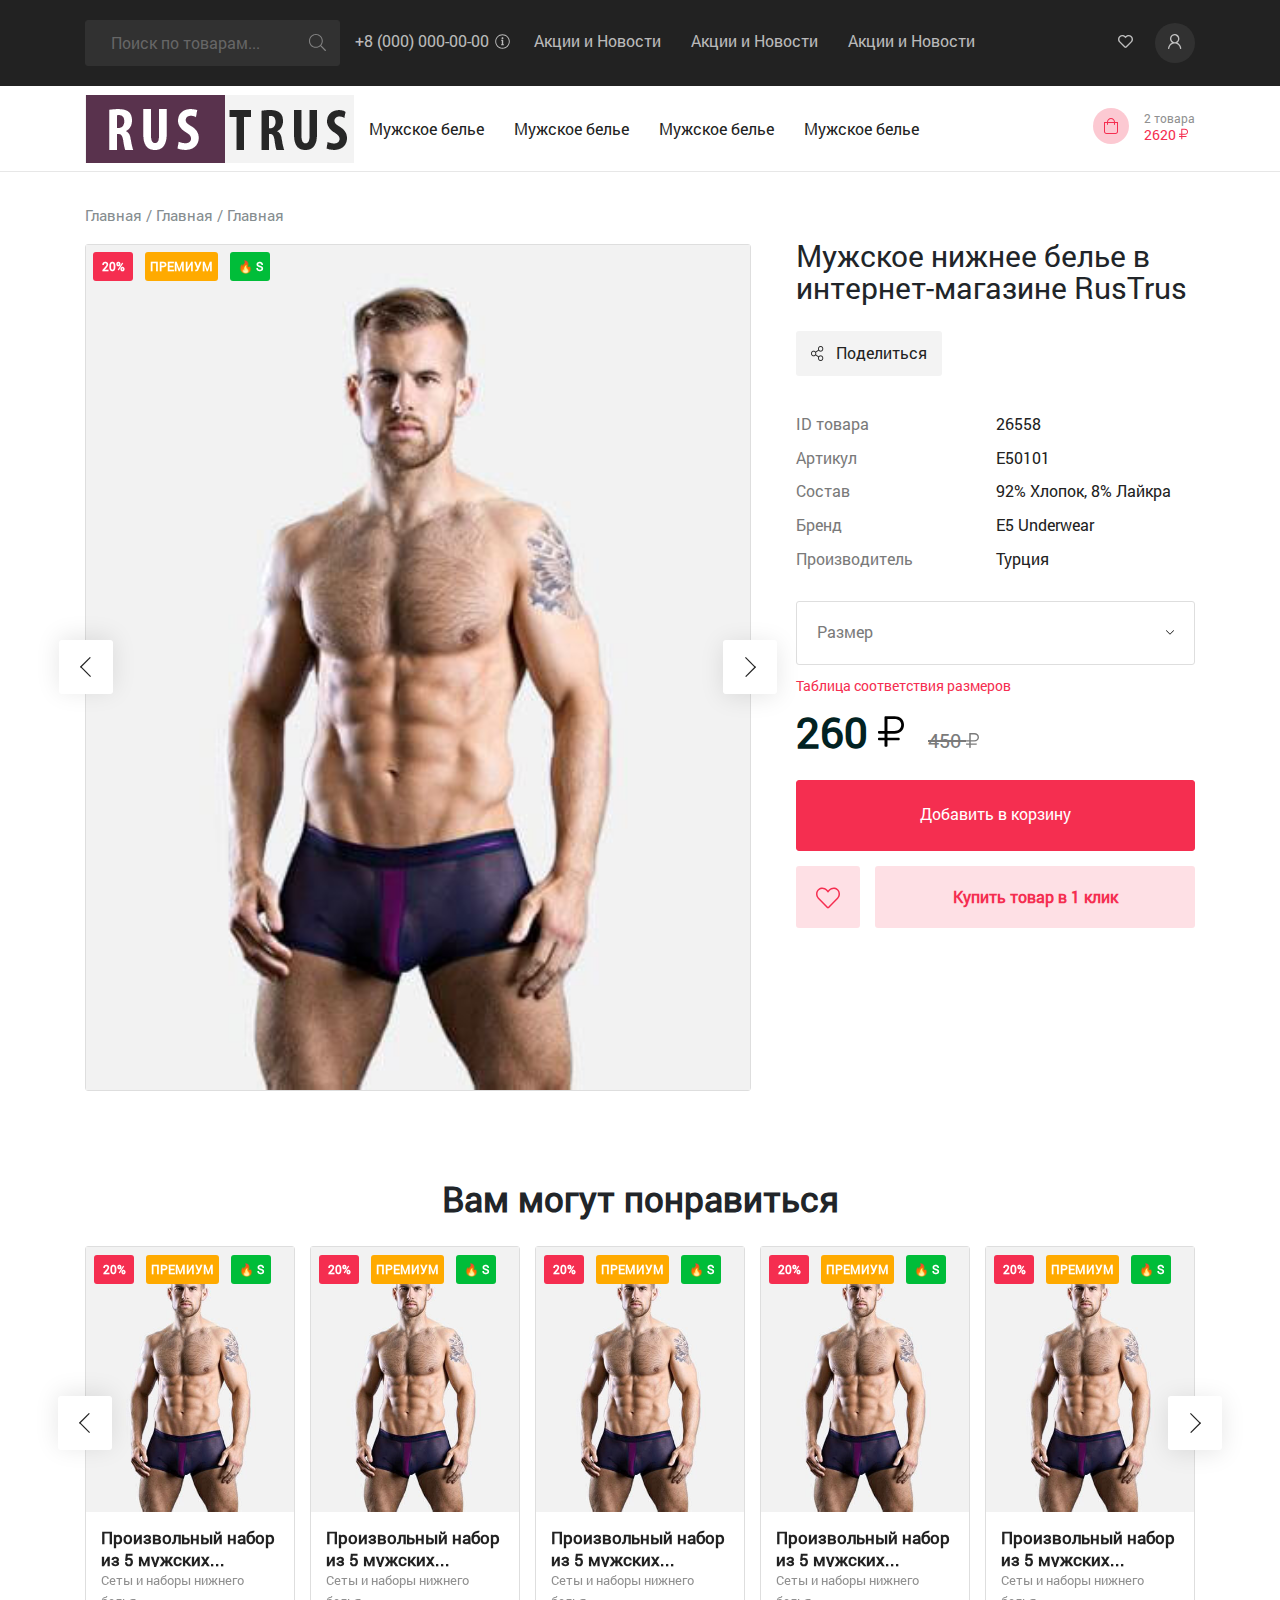
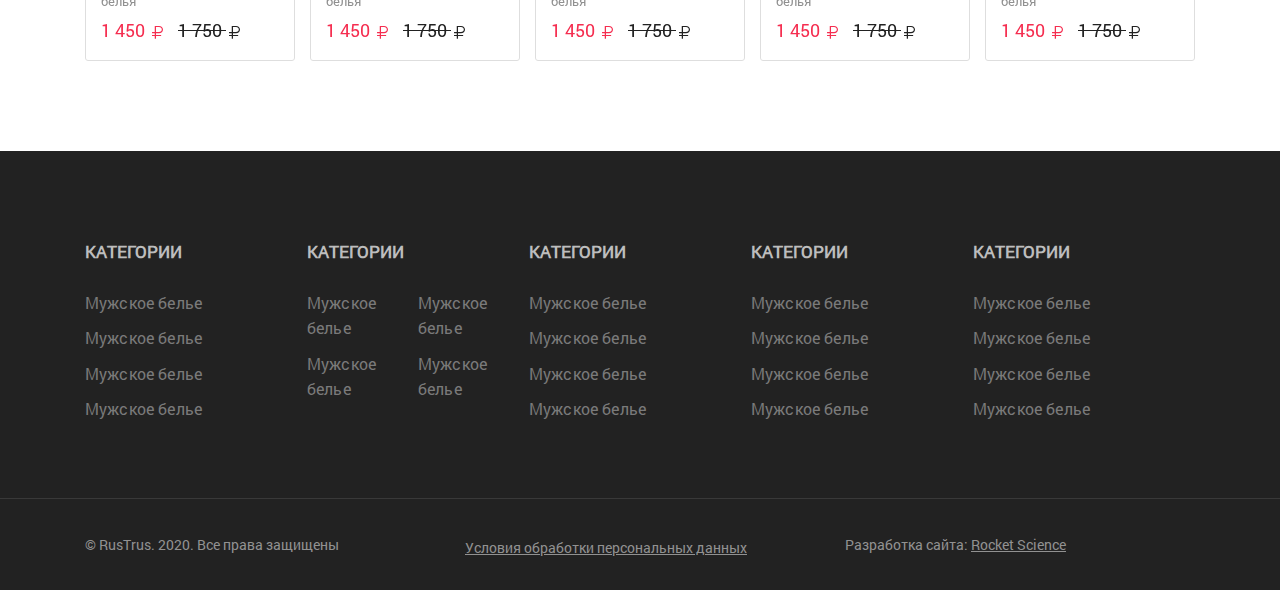
==== commit eea65c1c: "Правки в футере 2 столбика тут тоже" ====
--- a/card.html
+++ b/card.html
@@ -530,7 +530,7 @@
 						</nav>
 						<nav class="footer__menu-col">
 							<h4>Категории</h4>
-							<ul>
+							<ul class="footer__menu-2col">
 								<li><a href="#">Мужское белье</a></li>
 								<li><a href="#">Мужское белье</a></li>
 								<li><a href="#">Мужское белье</a></li>
--- a/css/main.css
+++ b/css/main.css
@@ -28,15 +28,6 @@
 *:-ms-input-placeholder {
 	color: #666;
 	opacity: 1;
-}
-
-body input:focus:required:invalid,
-body textarea:focus:required:invalid {
-	
-}
-body input:required:valid,
-body textarea:required:valid {
-	
 }
 
 html {
@@ -243,7 +234,7 @@
     background-color: #fff;
     -webkit-box-shadow: 0px 2px 25px rgba(0, 0, 0, 0.102);
     box-shadow: 0px 2px 25px rgba(0, 0, 0, 0.102);
-    z-index: 3;
+    z-index: 4;
 }
 .header-top-row__user-bl:hover .header-top-row__inf {
 	display: block;
@@ -854,10 +845,13 @@
 }
 .latest-products__cart-add-bl-n-size {
 	display: none;
+	padding: 0;
 	justify-content: space-around;
 	cursor: default;
 }
 .latest-products__cart-add-bl-n-size div {
+	flex: 1;
+	padding: 9px 0 11px;
 	cursor: pointer;
 }
 .latest-products__cart-add-bl-n-size div:hover {
@@ -1012,6 +1006,16 @@
 }
 .footer__menu-col {
 	width: 20%;
+}
+.footer__menu-2col {
+	display: -webkit-box;
+    display: -ms-flexbox;
+    display: flex;
+    -ms-flex-wrap: wrap;
+	flex-wrap: wrap;
+}
+.footer__menu-2col li {
+	width: 50%;
 }
 .footer-info {
 	border-top: 1px solid #393939;
@@ -1243,8 +1247,6 @@
 .rub {
 	display: inline-block;
 }
-.page-card__price-nam {
-}
 .page-card__price-nam .rub {
 	position: relative;
 	top: -5px;
--- a/css/media.css
+++ b/css/media.css
@@ -23,16 +23,10 @@
 
 @media only screen and (max-width : 992px) {
 	.header-main-row {
-		-webkit-justify-content: space-between;
-    	-ms-flex-pack: justify;
-    	justify-content: space-between;
+  justify-content: space-between;
 	}
 	.header-main__img {
-		display: -webkit-box;
-    	display: -webkit-flex;
-    	display: -ms-flexbox;
     	display: flex;
-    	-ms-flex-align: center!important;
     	align-items: center!important;
 	}
 	.mobile-menu-botton {
@@ -48,33 +42,24 @@
     	width: 25px;
     	height: 2px;
     	background-color: #000;
-    	-webkit-transition: -webkit-transform 0.3s;
-    	transition: -webkit-transform 0.3s;
     	transition: transform 0.3s;
-    	transition: transform 0.3s, -webkit-transform 0.3s;
 	}
 	.mobile-menu-botton .mobile-menu-botton__line:nth-child(2) {
 		top: 6px;
-    	-webkit-transition: opacity 0.3s;
     	transition: opacity 0.3s;
 	}
 	.mobile-menu-botton .mobile-menu-botton__line:nth-child(3) {
 		top: 12px;
-    	-webkit-transition: -webkit-transform 0.3s;
-    	transition: -webkit-transform 0.3s;
     	transition: transform 0.3s;
-    	transition: transform 0.3s, -webkit-transform 0.3s;
 	}
 	.mobile-menu-botton--active .mobile-menu-botton__line {
-		-webkit-transform: translateY(6px) rotate(135deg);
-    	transform: translateY(6px) rotate(135deg);
+  transform: translateY(6px) rotate(135deg);
 	}
 	.mobile-menu-botton--active .mobile-menu-botton__line:nth-child(2) {
 		opacity: 0;
 	}
 	.mobile-menu-botton--active .mobile-menu-botton__line:nth-child(3) {
-		-webkit-transform: translateY(-6px) rotate(45deg);
-    	transform: translateY(-6px) rotate(45deg);
+  transform: translateY(-6px) rotate(45deg);
 	}
 	.header-main__menu {
 		position: fixed;
@@ -88,9 +73,7 @@
     	z-index: 2;
 	}
 	.header-main__menu.mobile-menu-botton--active {
-		-webkit-transform: translateX(0);
-    	transform: translateX(0);
-    	-webkit-transition-timing-function: ease-out;
+  transform: translateX(0);
     	transition-timing-function: ease-out;
 	}
 	.header-main__menu ul,
@@ -99,9 +82,6 @@
 		height: auto;
 	}
 	.header-main__cart-bl-mobile {
-		display: -webkit-box;
-    	display: -webkit-flex;
-    	display: -ms-flexbox;
     	display: flex;
 	}
 	.header-top-row {
@@ -189,9 +169,7 @@
 		background-repeat: no-repeat;
 		background-position: center;
 		background-size: 100% 100%;
-		-webkit-transition: all 0.3s;
-    	-o-transition: all 0.3s;
-    	transition: all 0.3s;
+  transition: all 0.3s;
 	}
 	.header-main__menu .header-main__menu-lvl2-row--active>a:after {
 		transform: rotate(180deg);
@@ -291,12 +269,8 @@
 	/*Disable Animation on Mobile Devices*/
 	.animated {
 		/*CSS transitions*/
-		-o-transition-property: none !important;
-		-webkit-transition-property: none !important;
 		transition-property: none !important;
 		/*CSS transforms*/
-		-ms-transform: none !important;
-		-webkit-transform: none !important;
 		transform: none !important;
 		/*CSS animations*/
 		-webkit-animation: none !important;
@@ -343,7 +317,7 @@
 	}
 	.page-card__info-bl {
 		width: 100%;
-		padding: 15px 0 0px;
+		padding: 15px 0 0px !important;
 	}
 	.page-card__info-share a {
 		width: 100%;
@@ -423,9 +397,6 @@
 		margin: 35px 0 9px;
     	font-size: 25px;
 	}
-	.footer__menu-col {
-    	width: 50%;
-	}
 	.buy5-form__email input {
 		width: 100%;
 		min-width: 0;
@@ -525,6 +496,43 @@
 	.page-category-block .latest-products__img img {
 		height: auto;
 	}
+	.footer__menu-col {
+		width: 100%;
+		border-bottom: 1px solid #393939;
+	}
+	.footer__menu-col h4 {
+		position: relative;
+		margin-bottom: 10px;
+	}
+	.footer__menu-col h4:after {
+		content: '';
+		display: block;
+		position: absolute;
+		top: 7px;
+		right: 0;
+		bottom: auto;
+		left: auto;
+		width: 8px;
+		height: 10px;
+		background-color: transparent;
+		background-image: url(../img/vn-w.svg);
+		background-repeat: no-repeat;
+		background-position: center;
+		background-size: 100% 100%;
+		transition: all 0.3s;
+	}
+	div .footer__menu-col--active:after {
+		-webkit-transform: rotate(180deg);
+        	-ms-transform: rotate(180deg);
+            	transform: rotate(180deg);
+	}
+	.footer__menu-col ul {
+		display: none;
+	}
+	.footer__menu-col:last-child {
+		border: none;
+		margin-bottom: 0;
+	}
 }
 
 @media only screen and (max-width : 320px) {
